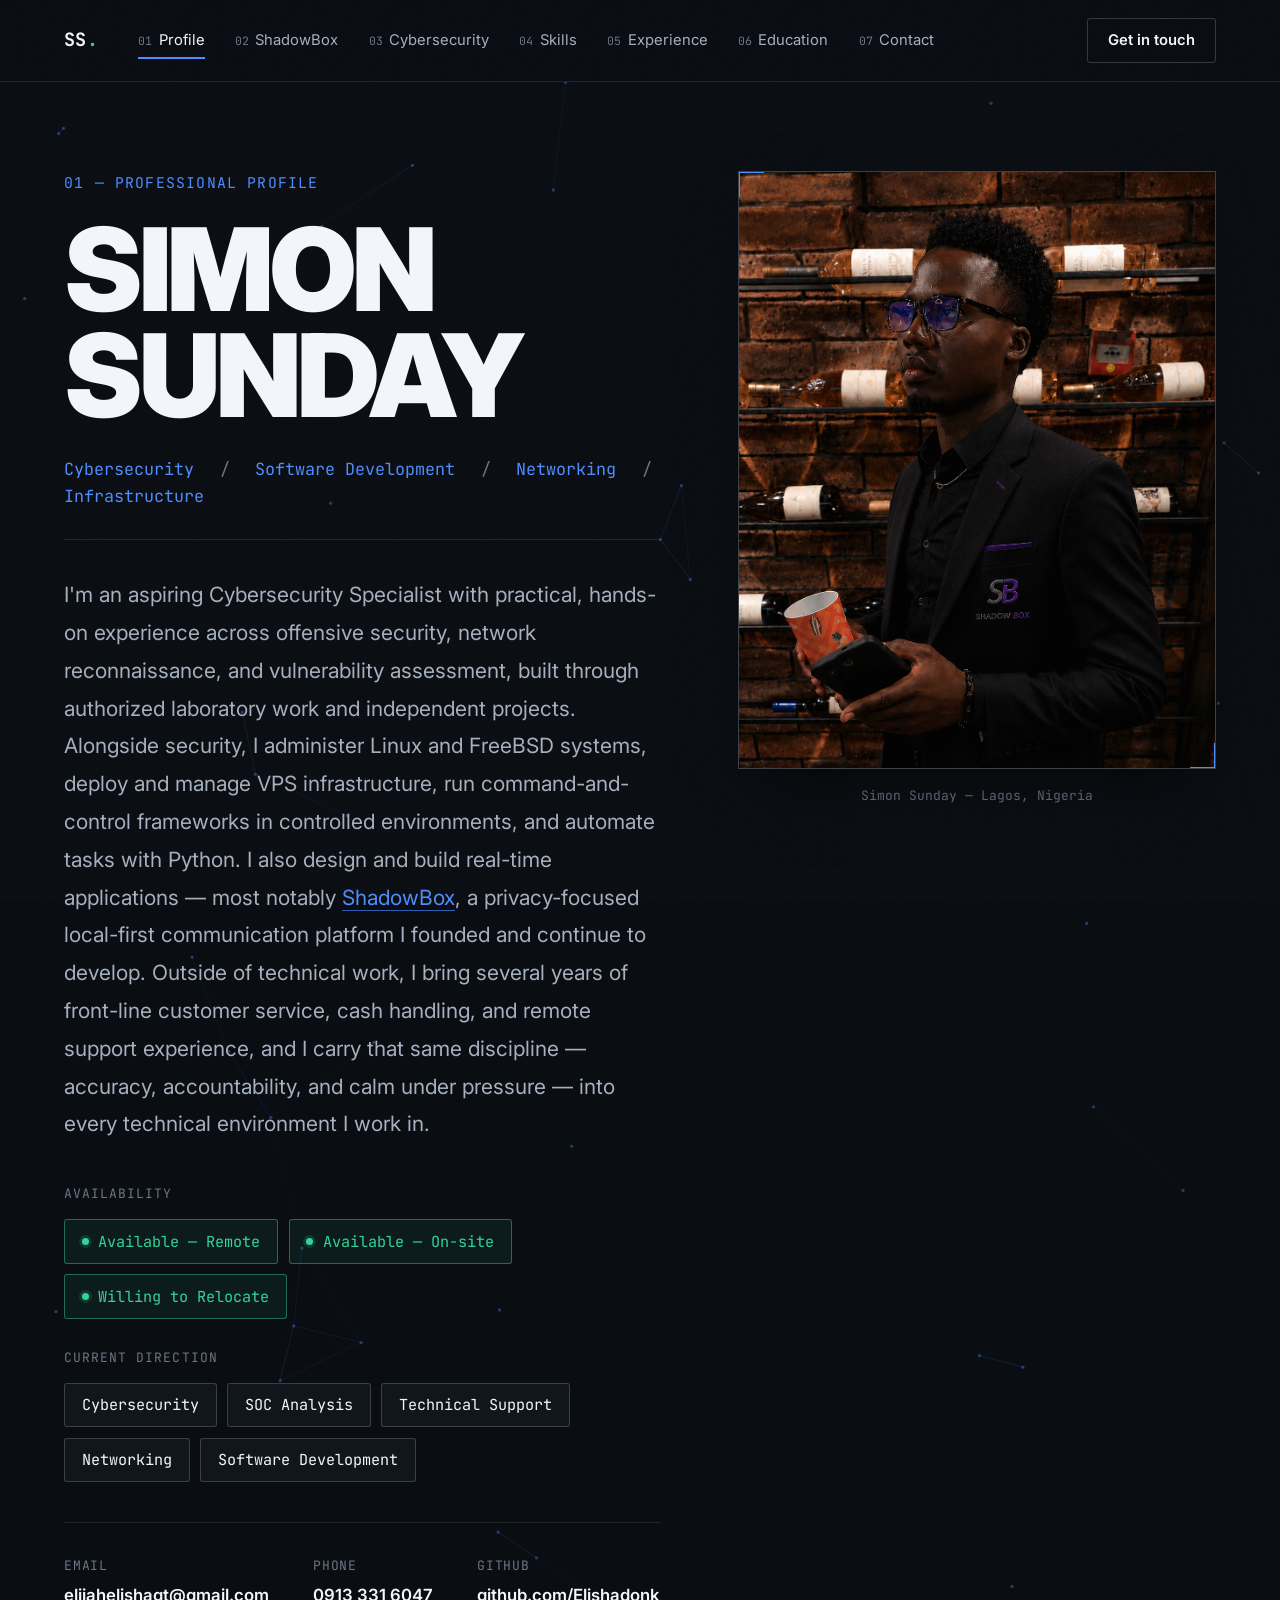
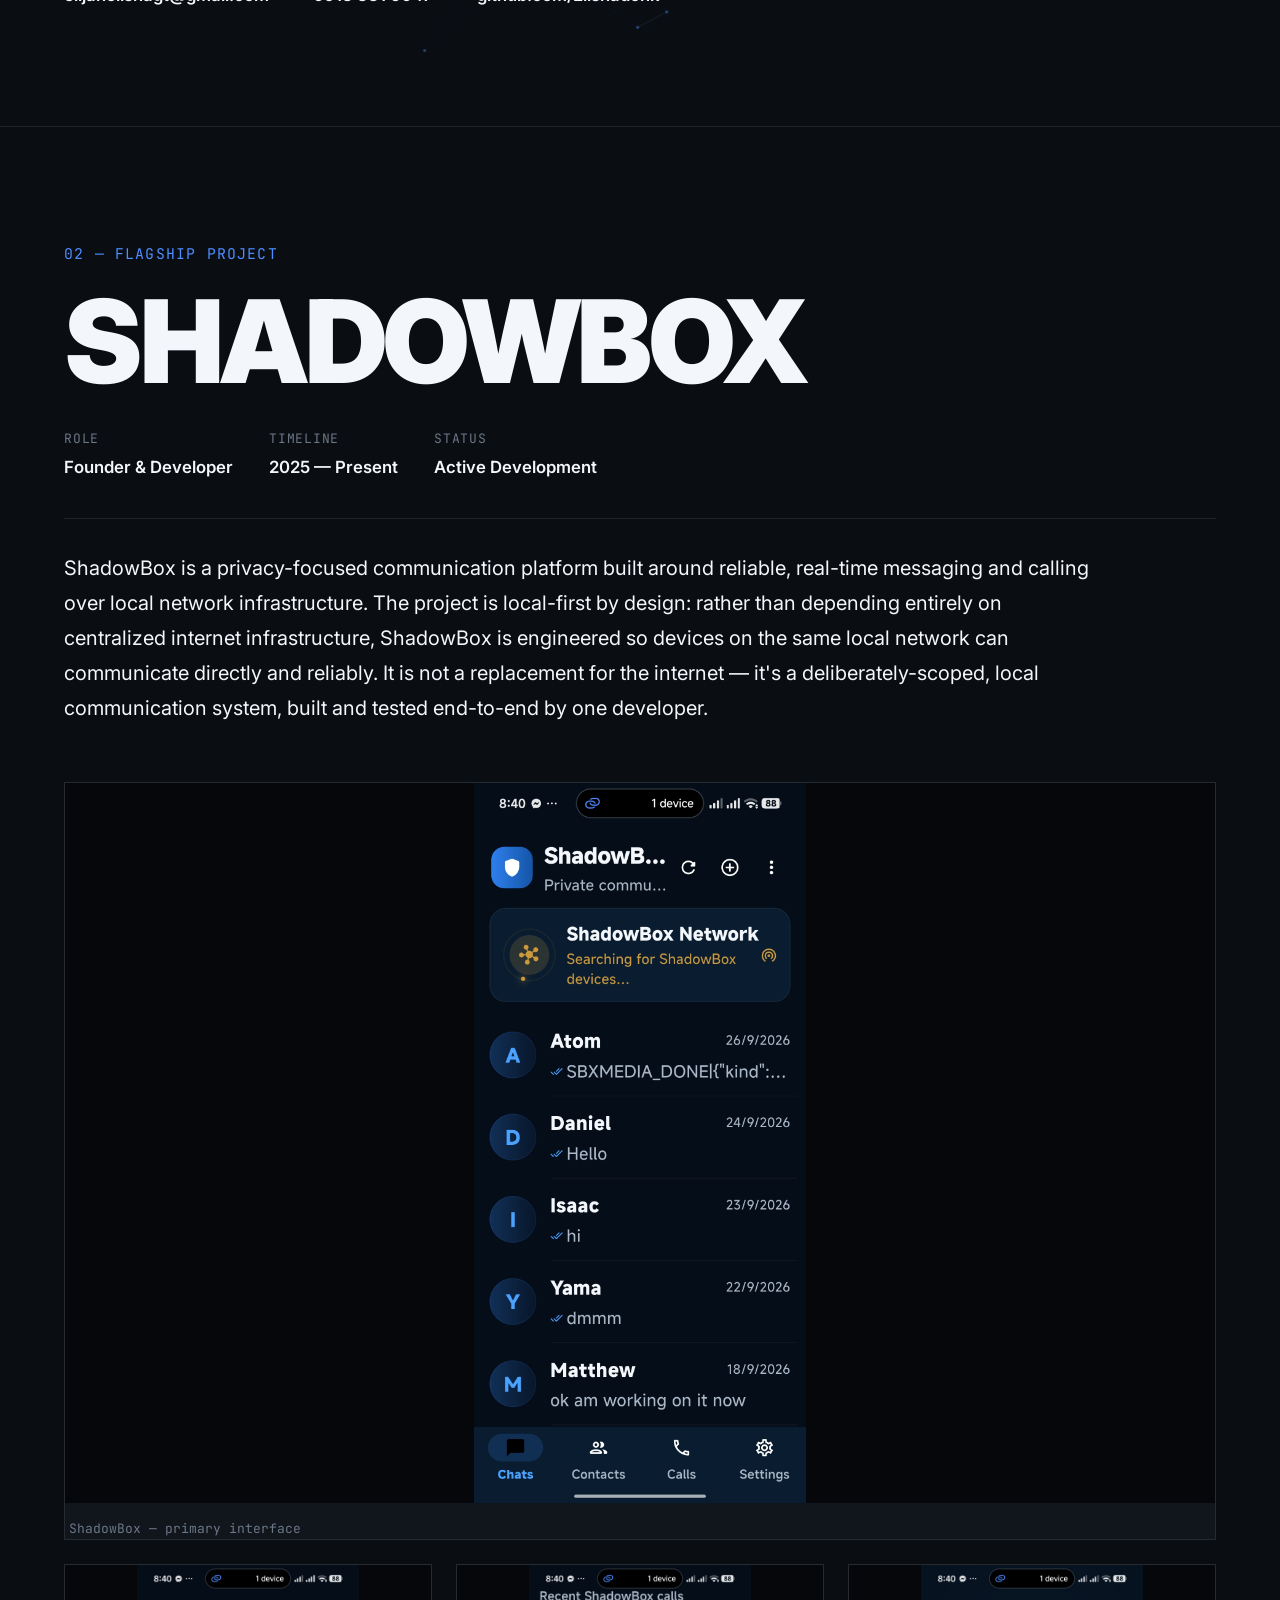
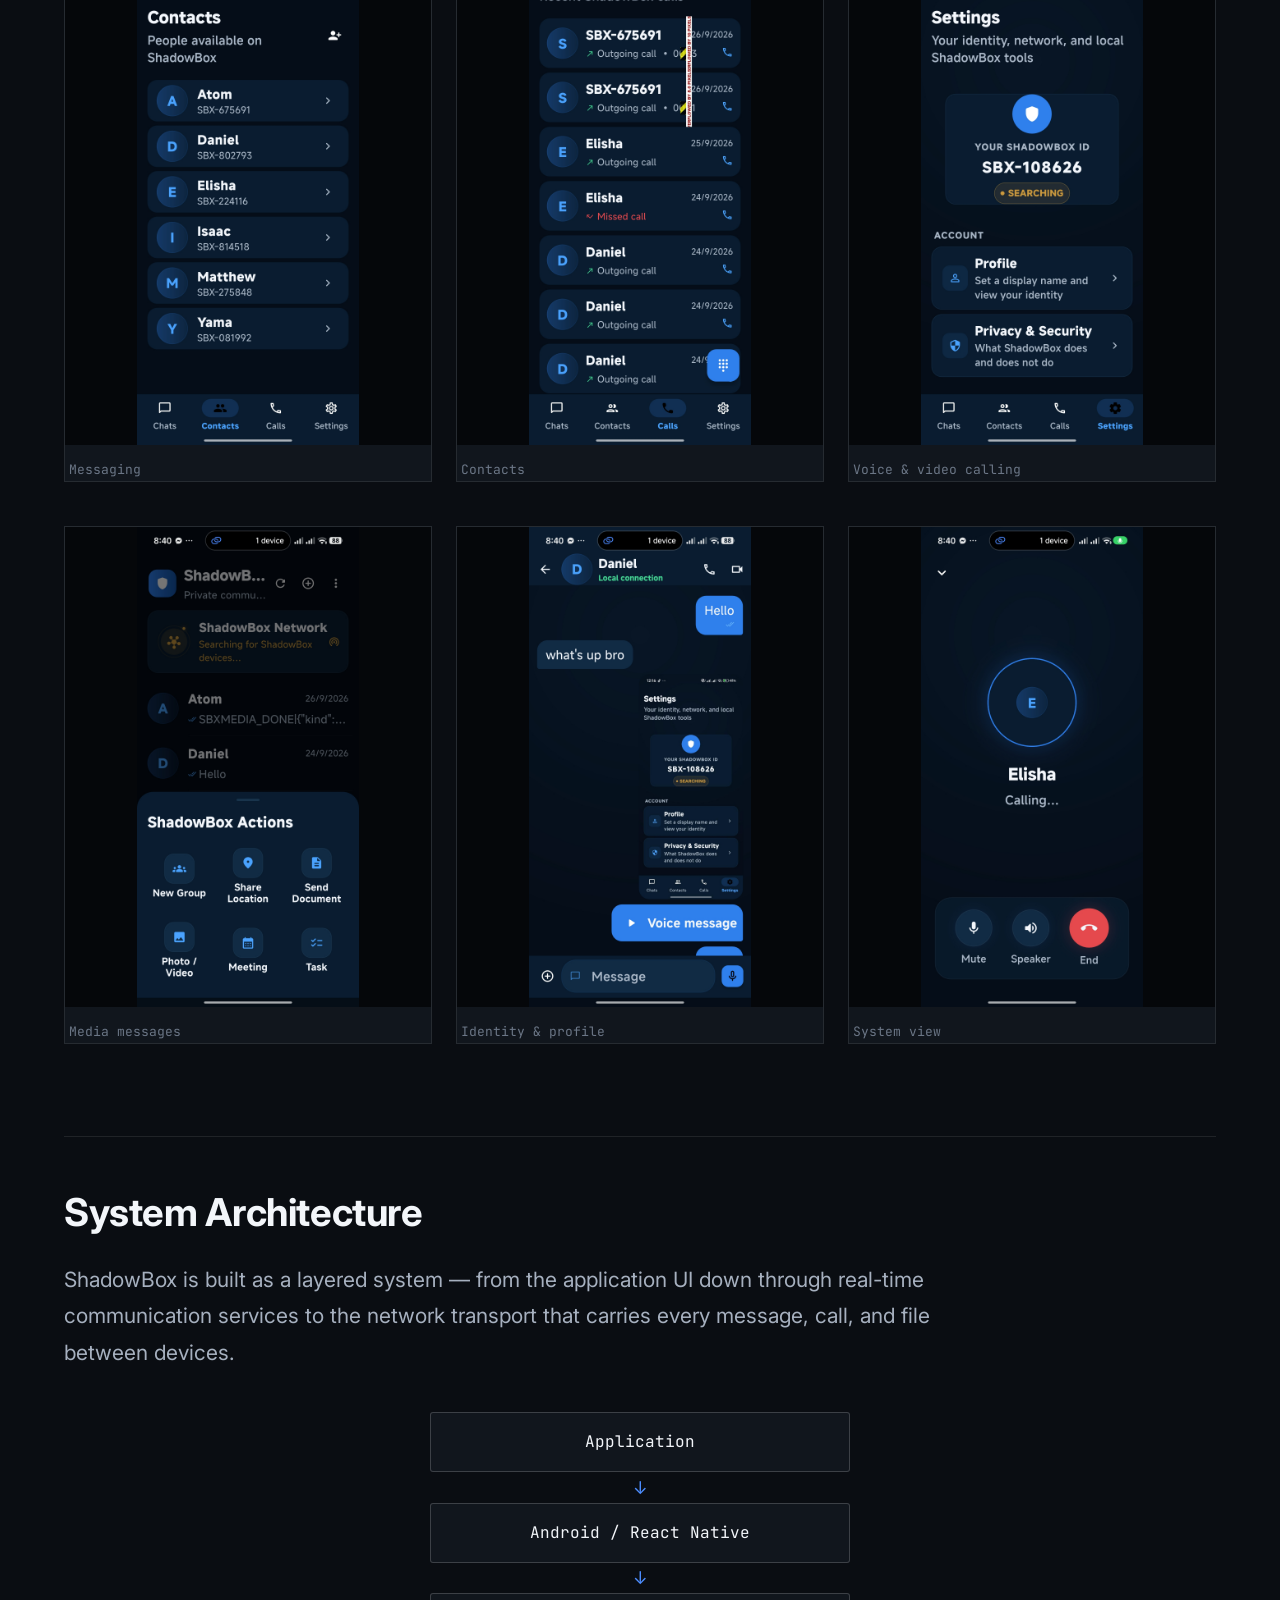
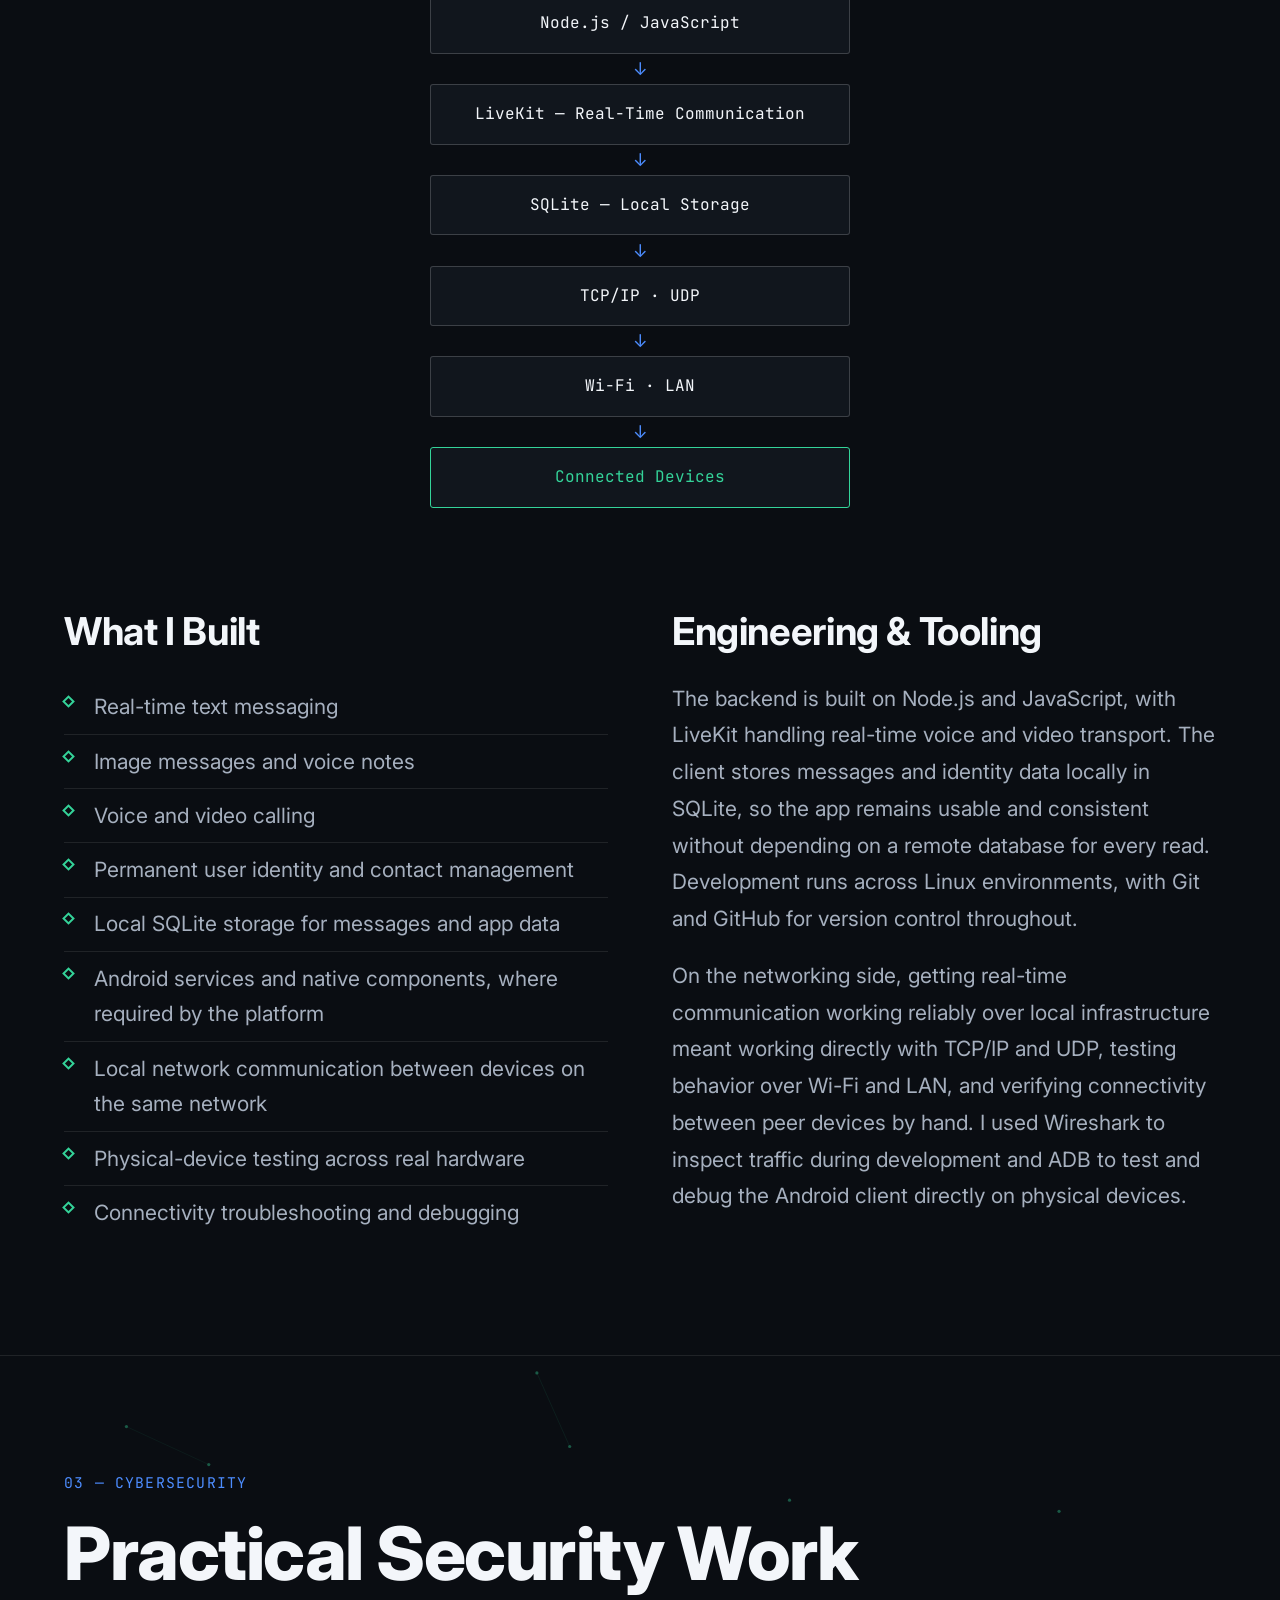
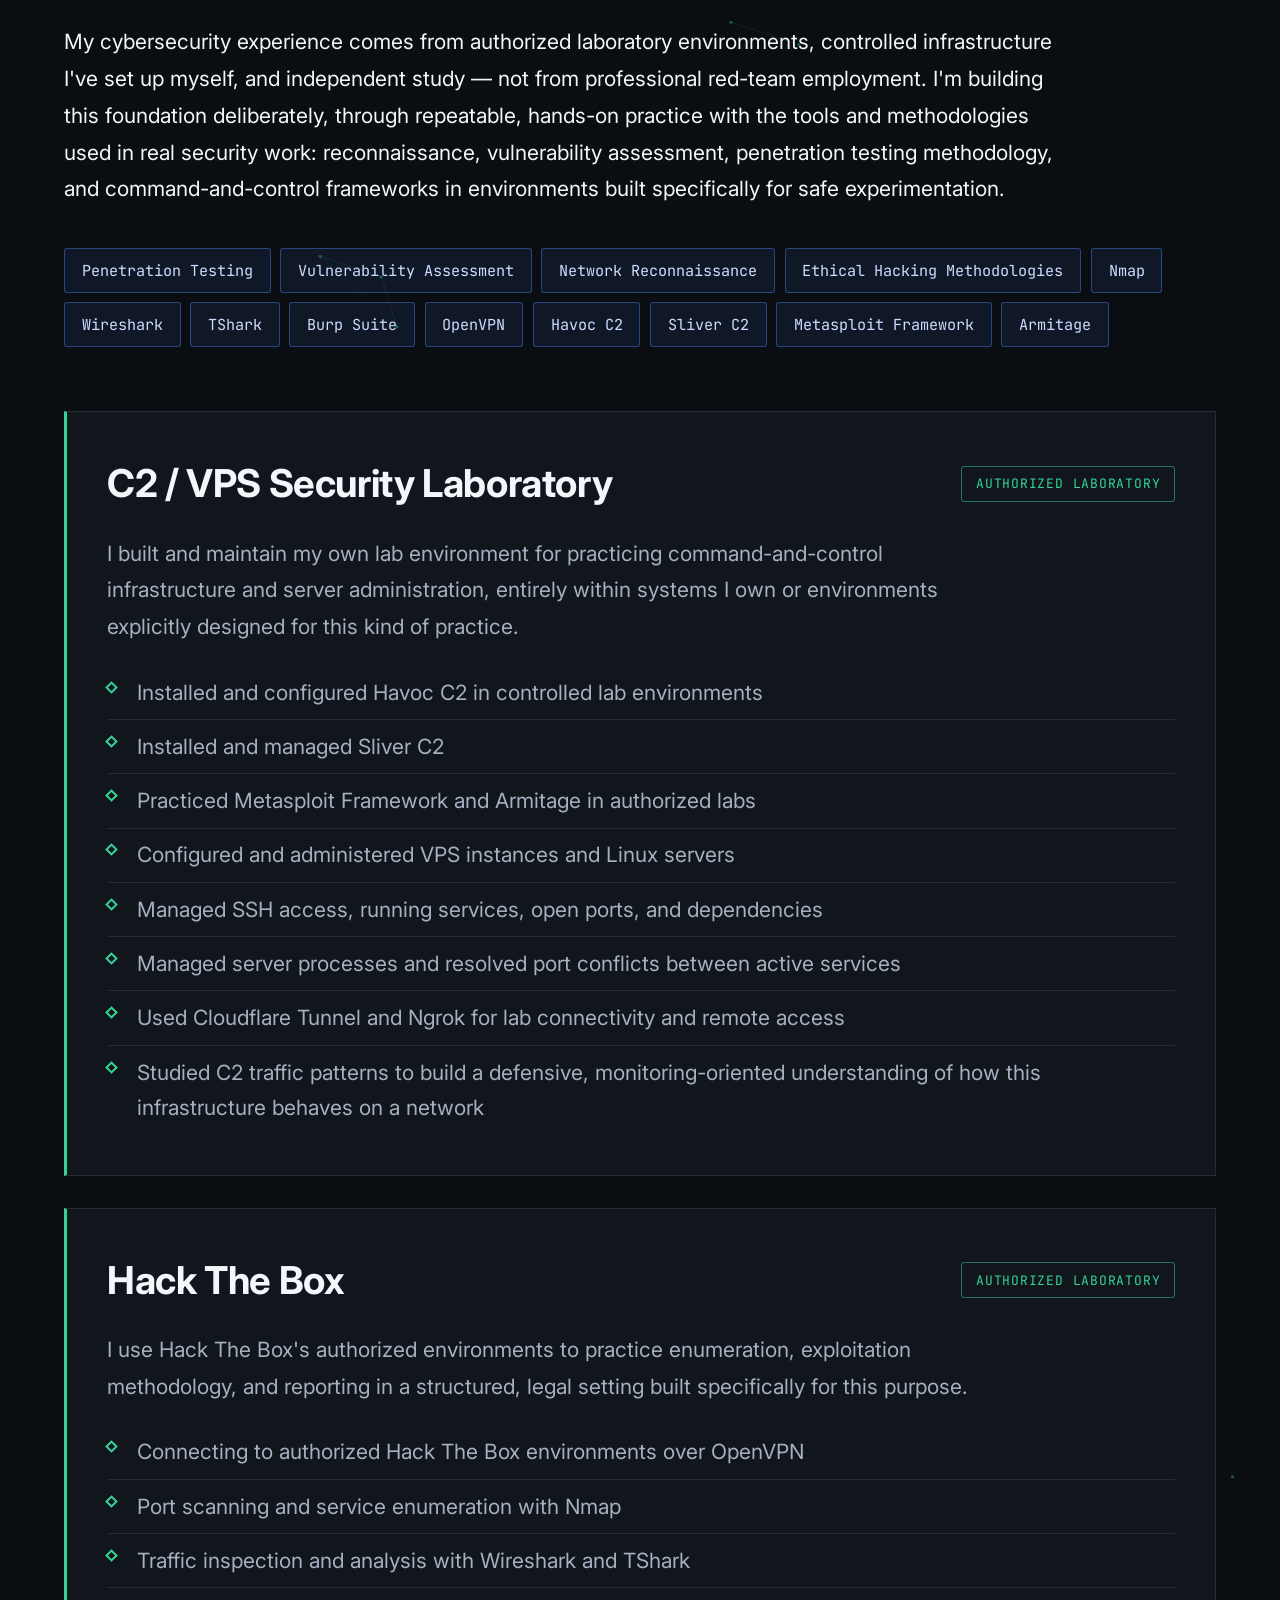
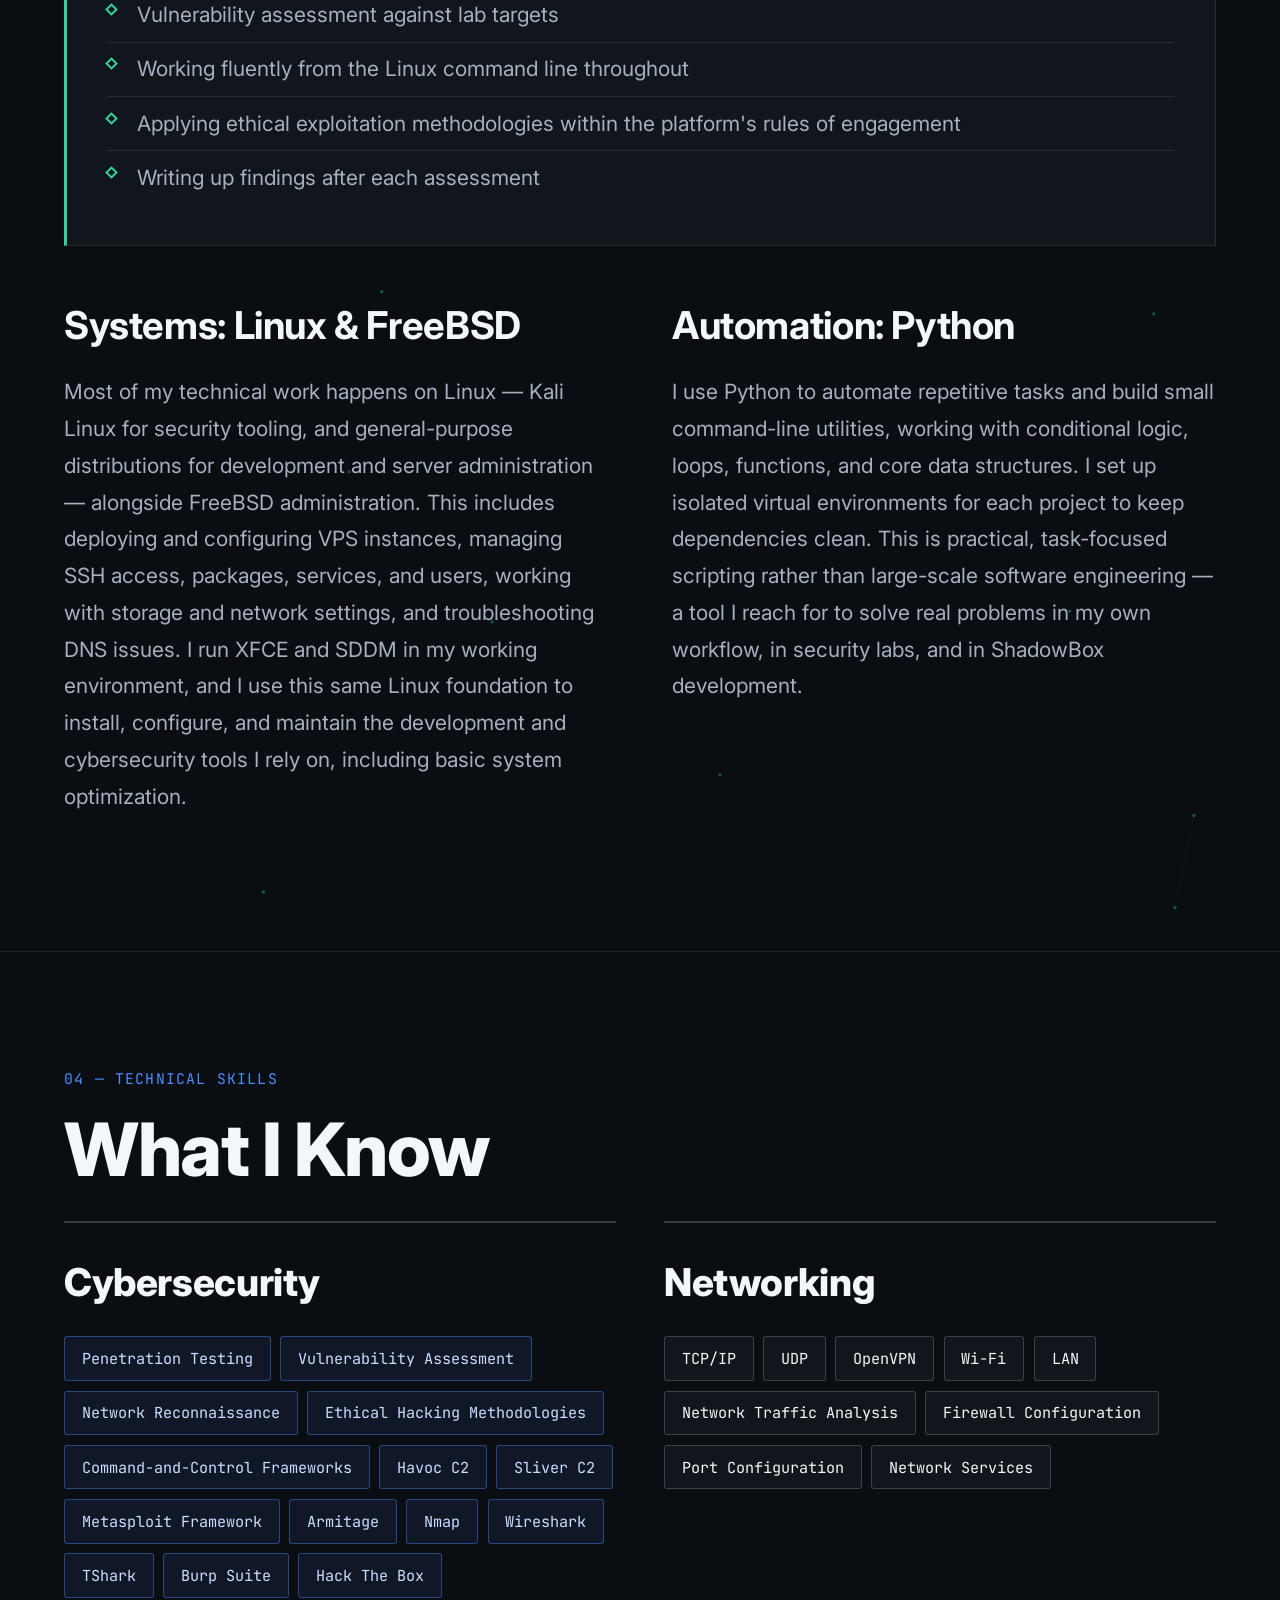
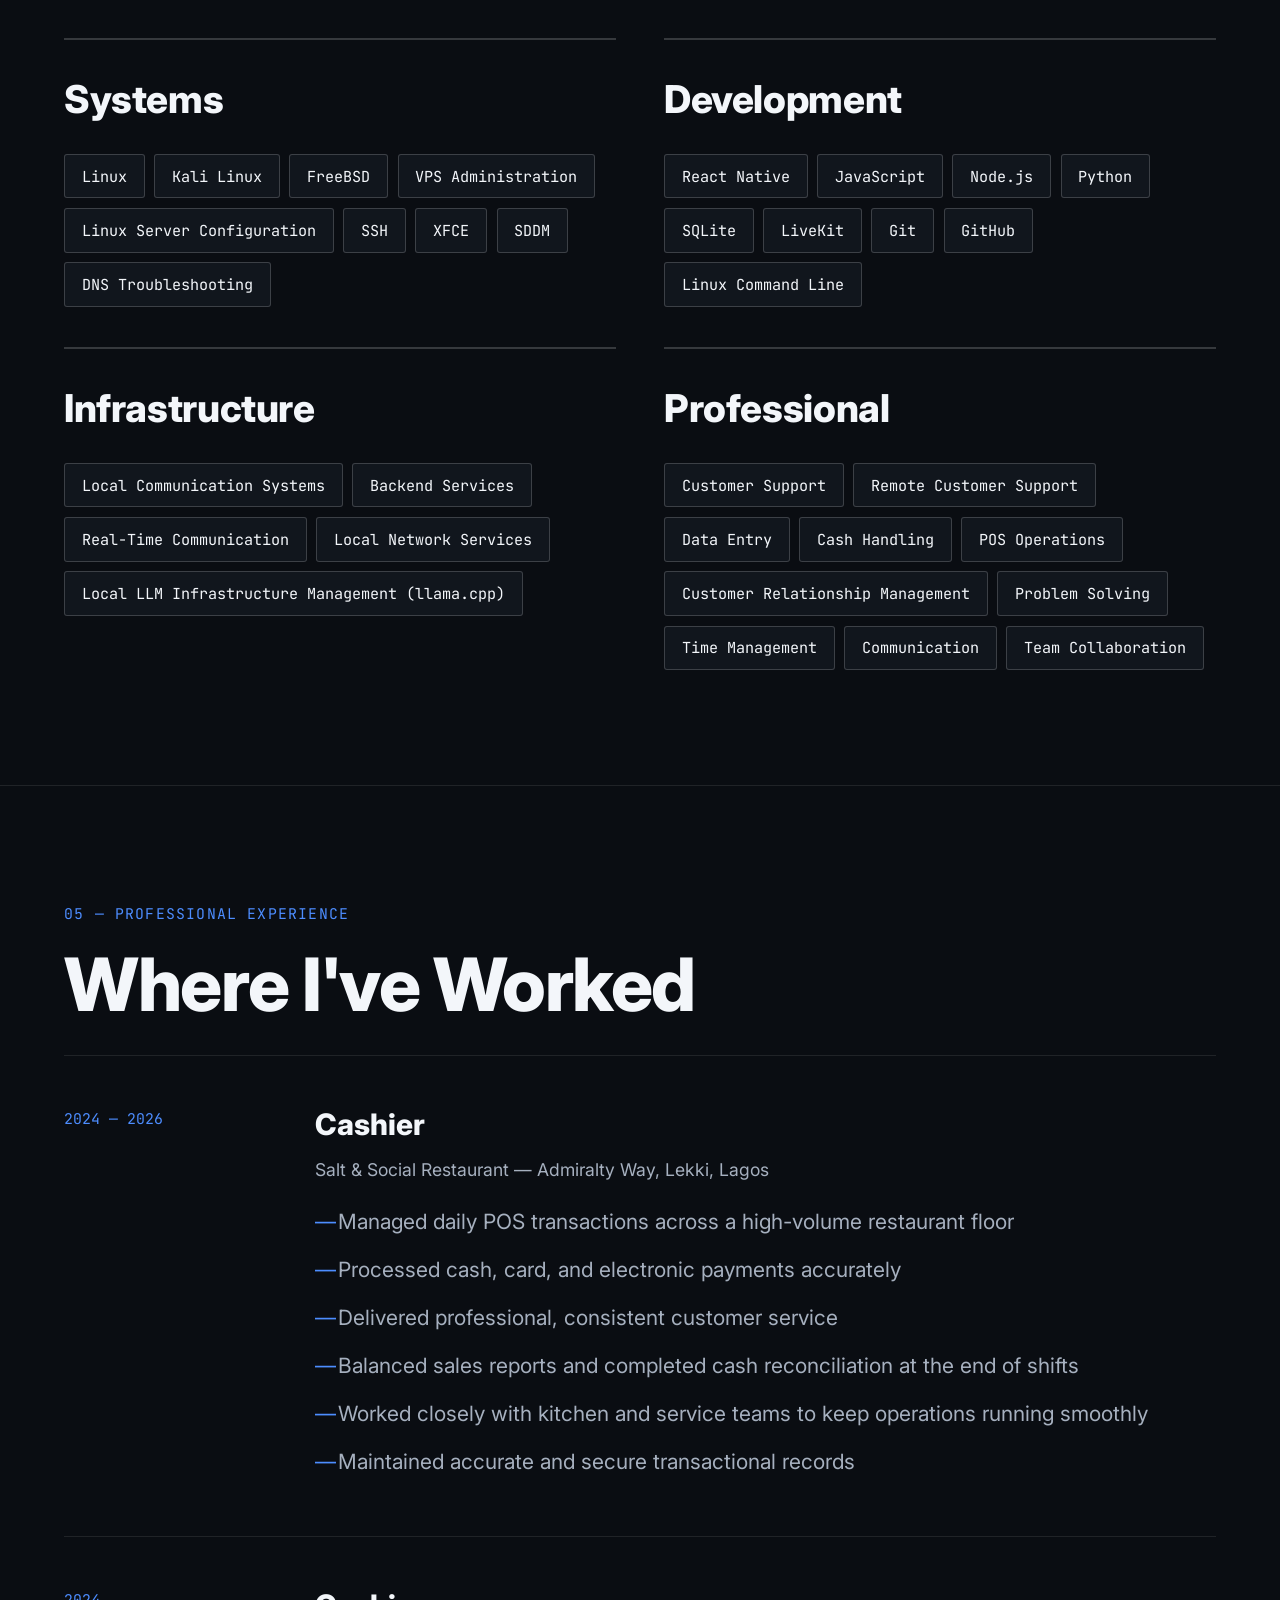
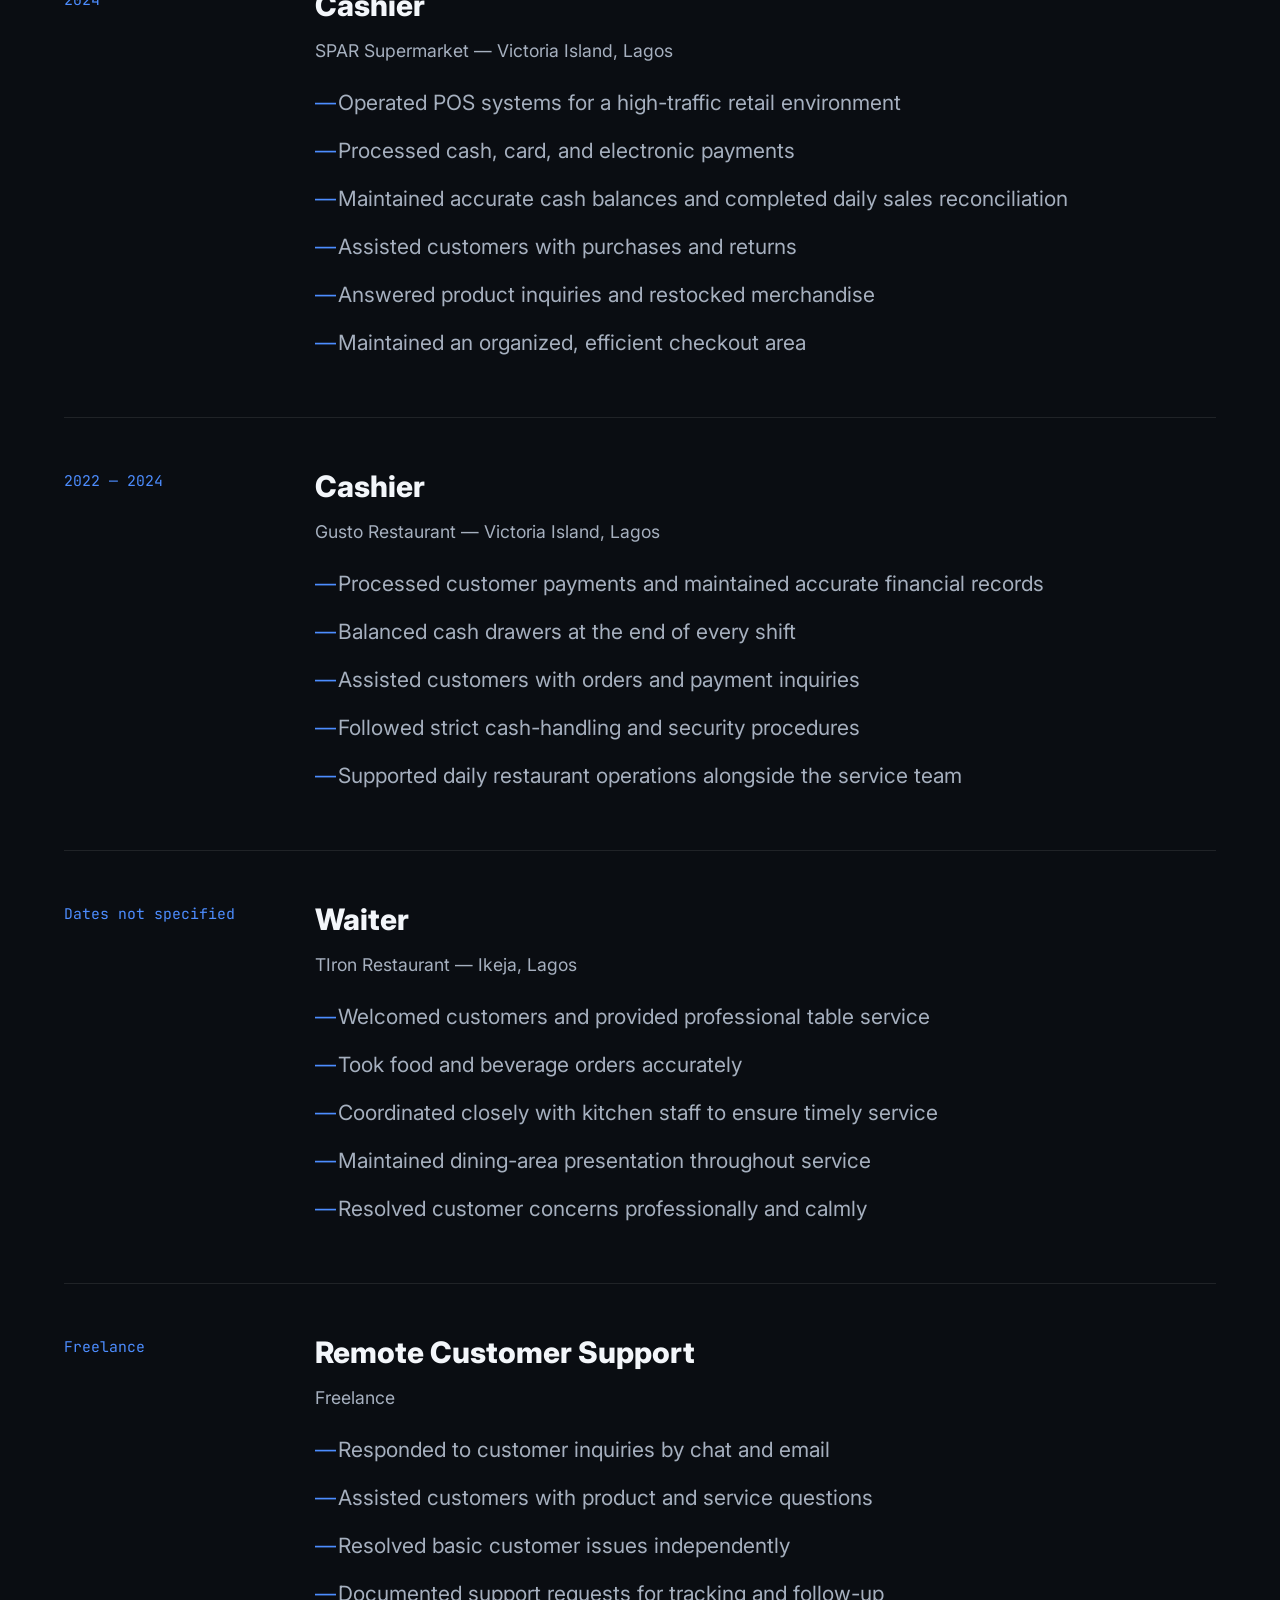
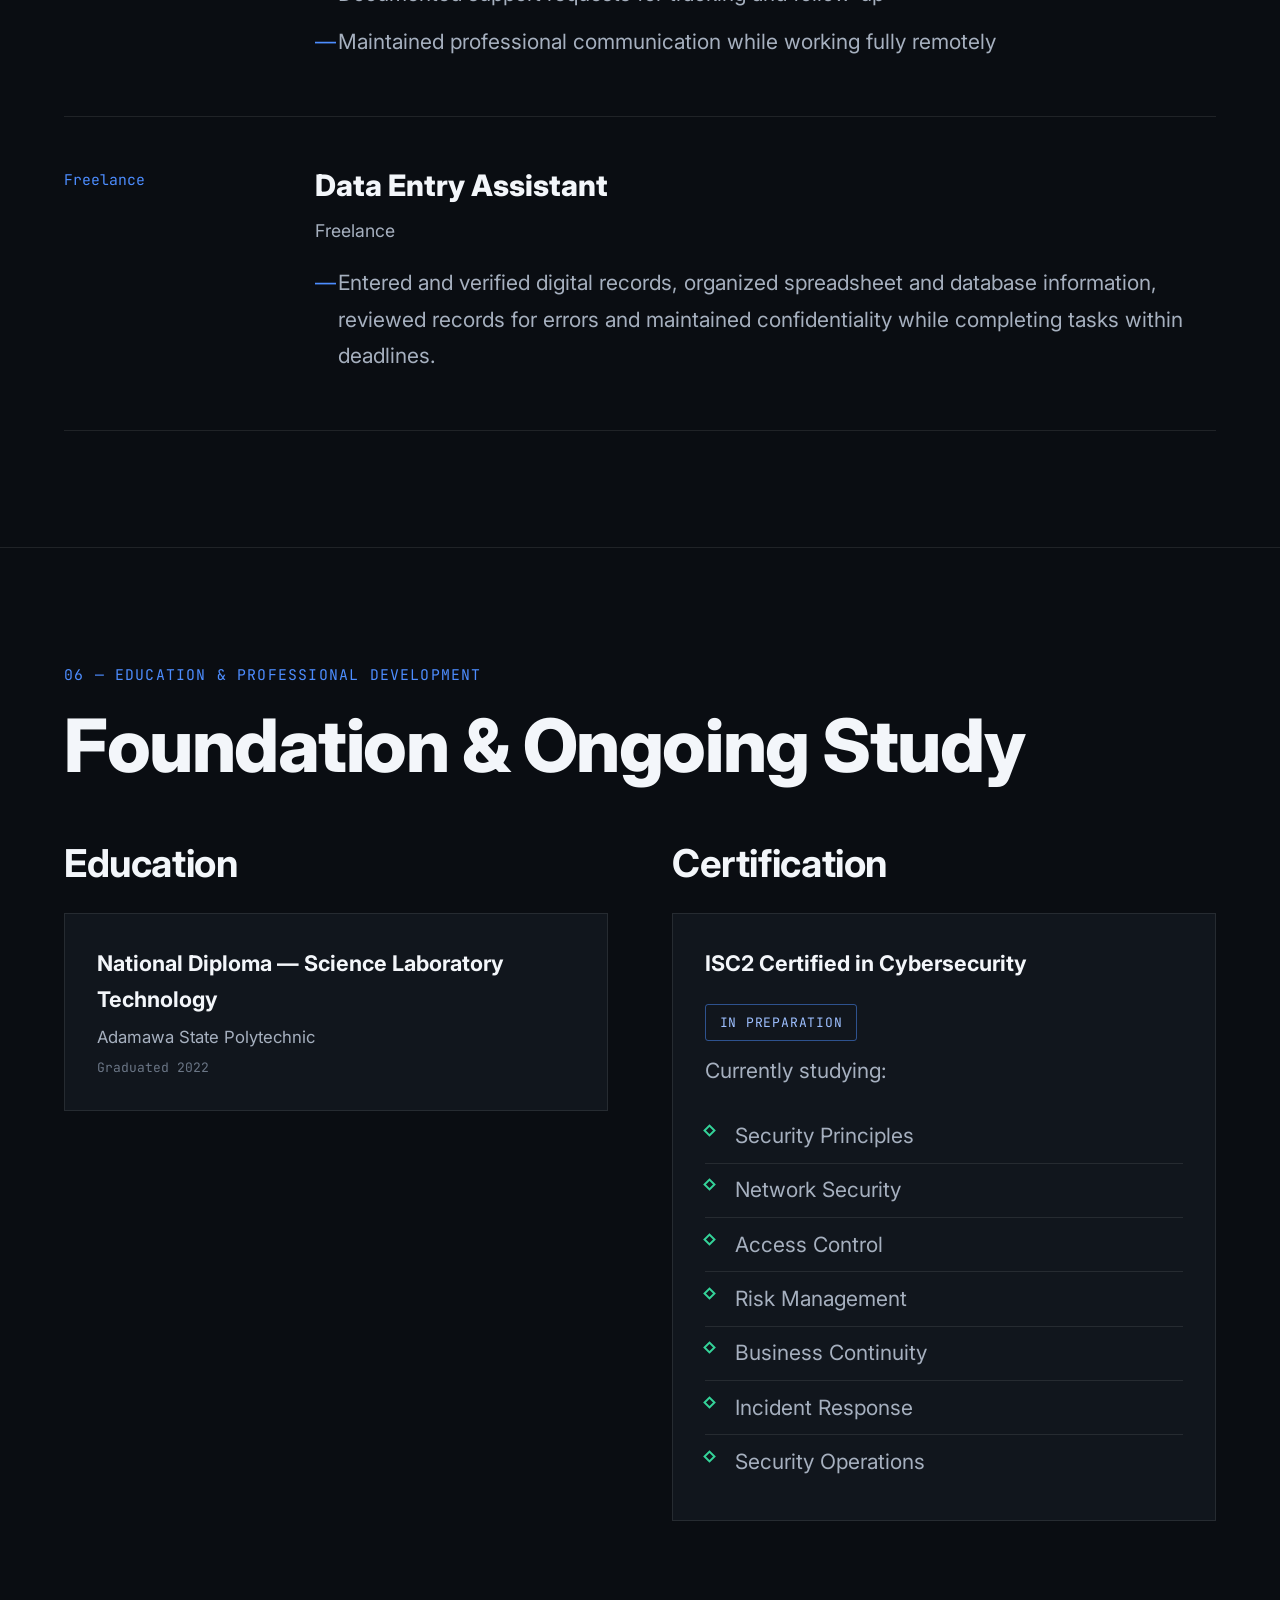
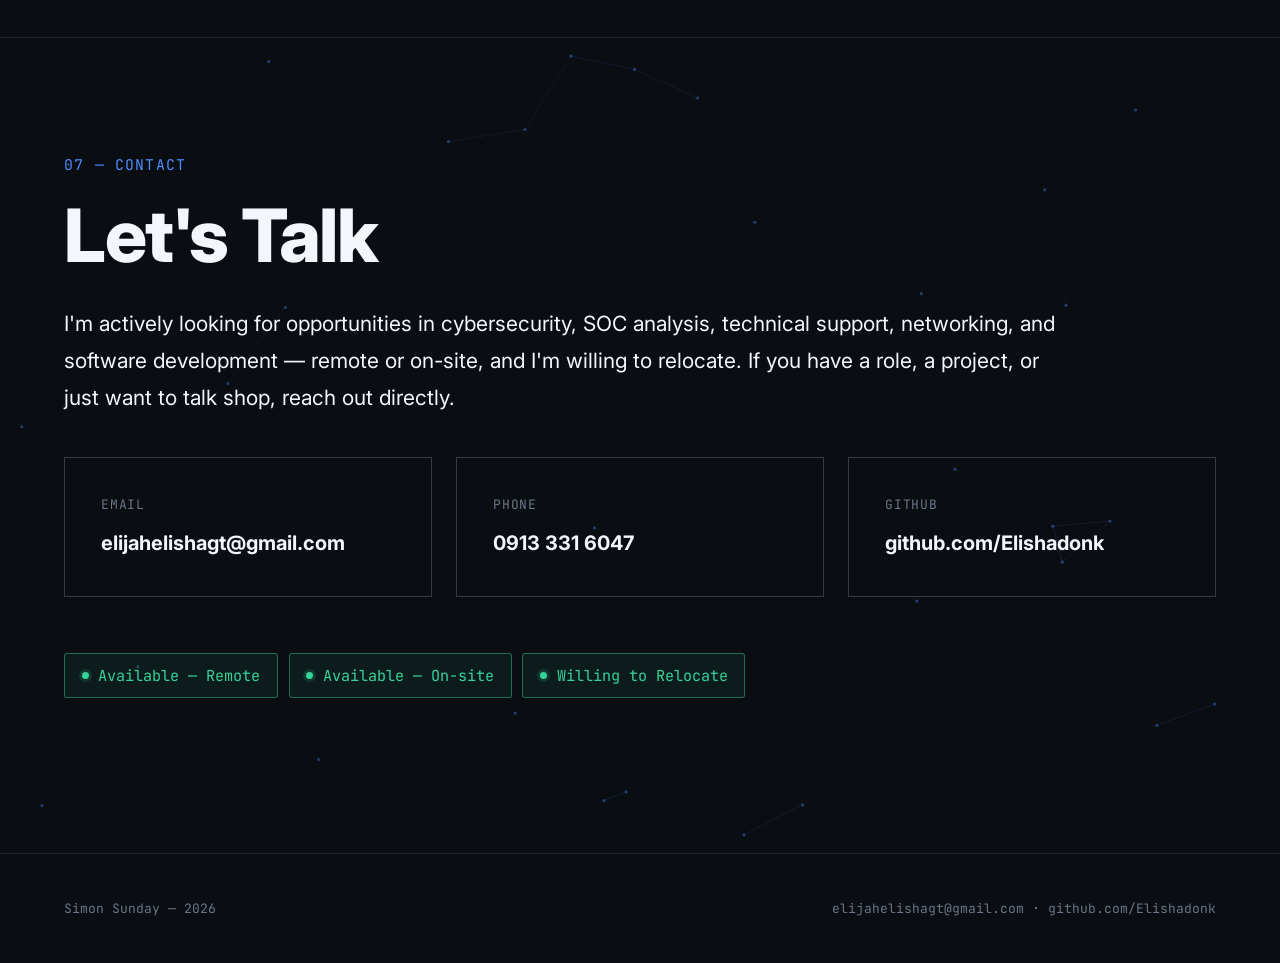
==== index.html @ 0d0c371f "Publish professional portfolio" ====
<!DOCTYPE html>
<html lang="en">
<head>
<meta charset="UTF-8">
<meta name="viewport" content="width=device-width, initial-scale=1.0">
<title>Simon Sunday — Cybersecurity · Software Development · Networking · Infrastructure</title>
<meta name="description" content="Simon Sunday — aspiring Cybersecurity Specialist and software developer. Builder of ShadowBox. Practical experience in offensive security, networking, Linux/FreeBSD administration, and application development.">
<link rel="preconnect" href="https://fonts.googleapis.com">
<link rel="preconnect" href="https://fonts.gstatic.com" crossorigin>
<link href="https://fonts.googleapis.com/css2?family=Inter:wght@400;500;600;700;800;900&family=JetBrains+Mono:wght@400;500;600;700&display=swap" rel="stylesheet">
<link rel="stylesheet" href="css/style.css">
</head>
<body>

<div class="grain-overlay" aria-hidden="true"></div>

<script>
  // Defined early, inline, so it exists before any <img onerror> below can fire
  // (images can error before js/main.js at the bottom has finished loading).
  function markShotMissing(imgEl, filename) {
    imgEl.style.display = 'none';
    var figure = imgEl.closest('figure');
    if (!figure || figure.classList.contains('shot-missing')) return;
    figure.classList.add('shot-missing');
    var label = document.createElement('div');
    label.className = 'shot-placeholder-label';
    label.innerHTML = '<span>SCREENSHOT</span><span class="shot-placeholder-hint">assets/' + filename + '</span>';
    figure.insertBefore(label, figure.firstChild);
  }
</script>

<!-- ================= NAV ================= -->
<header class="site-nav" id="site-nav">
  <div class="nav-inner">
    <a href="#profile" class="nav-mark">SS<span class="nav-mark-dot">.</span></a>
    <nav class="nav-links" id="nav-links">
      <a href="#profile"><span class="nav-index">01</span> Profile</a>
      <a href="#shadowbox"><span class="nav-index">02</span> ShadowBox</a>
      <a href="#cybersecurity"><span class="nav-index">03</span> Cybersecurity</a>
      <a href="#skills"><span class="nav-index">04</span> Skills</a>
      <a href="#experience"><span class="nav-index">05</span> Experience</a>
      <a href="#education"><span class="nav-index">06</span> Education</a>
      <a href="#contact"><span class="nav-index">07</span> Contact</a>
    </nav>
    <a href="#contact" class="nav-cta">Get in touch</a>
    <button class="nav-toggle" id="nav-toggle" aria-label="Toggle navigation" aria-expanded="false">
      <span></span><span></span><span></span>
    </button>
  </div>
</header>

<main>

<!-- ================= 01 — PROFESSIONAL PROFILE ================= -->
<section class="section profile-section" id="profile">
  <canvas class="node-canvas" id="node-canvas-profile" aria-hidden="true"></canvas>
  <div class="section-inner profile-grid">

    <div class="profile-text reveal">
      <p class="section-kicker">01 — Professional Profile</p>
      <h1 class="profile-name">SIMON<br>SUNDAY</h1>

      <ul class="focus-list" aria-label="Areas of focus">
        <li>Cybersecurity</li>
        <li>Software Development</li>
        <li>Networking</li>
        <li>Infrastructure</li>
      </ul>

      <p class="profile-summary">
        I'm an aspiring Cybersecurity Specialist with practical, hands-on experience across
        offensive security, network reconnaissance, and vulnerability assessment, built through
        authorized laboratory work and independent projects. Alongside security, I administer
        Linux and FreeBSD systems, deploy and manage VPS infrastructure, run command-and-control
        frameworks in controlled environments, and automate tasks with Python. I also design and
        build real-time applications — most notably <a href="#shadowbox">ShadowBox</a>, a
        privacy-focused local-first communication platform I founded and continue to develop.
        Outside of technical work, I bring several years of front-line customer service, cash
        handling, and remote support experience, and I carry that same discipline —
        accuracy, accountability, and calm under pressure — into every technical environment I
        work in.
      </p>

      <div class="availability-block">
        <p class="availability-heading">Availability</p>
        <div class="availability-tags">
          <span class="tag tag-available">Available — Remote</span>
          <span class="tag tag-available">Available — On-site</span>
          <span class="tag tag-available">Willing to Relocate</span>
        </div>
        <p class="availability-heading" style="margin-top: 1.75rem;">Current Direction</p>
        <div class="availability-tags">
          <span class="tag">Cybersecurity</span>
          <span class="tag">SOC Analysis</span>
          <span class="tag">Technical Support</span>
          <span class="tag">Networking</span>
          <span class="tag">Software Development</span>
        </div>
      </div>

      <div class="contact-row">
        <a href="mailto:elijahelishagt@gmail.com" class="contact-link">
          <span class="contact-label">Email</span>
          <span class="contact-value">elijahelishagt@gmail.com</span>
        </a>
        <a href="tel:+2349133316047" class="contact-link">
          <span class="contact-label">Phone</span>
          <span class="contact-value">0913 331 6047</span>
        </a>
        <a href="https://github.com/Elishadonk" target="_blank" rel="noopener" class="contact-link">
          <span class="contact-label">GitHub</span>
          <span class="contact-value">github.com/Elishadonk</span>
        </a>
      </div>
    </div>

    <div class="profile-photo-wrap reveal">
      <div class="photo-frame" id="photo-frame">
        <img src="assets/profile.png" alt="Simon Sunday" id="profile-img"
             onerror="this.style.display='none'; document.getElementById('photo-frame').classList.add('photo-missing');">
        <div class="photo-placeholder-label">
          <span class="photo-placeholder-word">PHOTO</span>
          <span class="photo-placeholder-hint">assets/profile.png</span>
        </div>
        <div class="photo-frame-corner tl"></div>
        <div class="photo-frame-corner br"></div>
      </div>
      <p class="photo-caption">Simon Sunday — Lagos, Nigeria</p>
    </div>

  </div>
</section>

<!-- ================= 02 — SHADOWBOX ================= -->
<section class="section shadowbox-section" id="shadowbox">
  <div class="section-inner">

    <div class="project-header reveal">
      <p class="section-kicker">02 — Flagship Project</p>
      <div class="project-title-row">
        <h2 class="project-title">SHADOWBOX</h2>
        <div class="project-meta">
          <div class="meta-item"><span class="meta-label">Role</span><span class="meta-value">Founder &amp; Developer</span></div>
          <div class="meta-item"><span class="meta-label">Timeline</span><span class="meta-value">2025 — Present</span></div>
          <div class="meta-item"><span class="meta-label">Status</span><span class="meta-value">Active Development</span></div>
        </div>
      </div>
      <p class="project-lede">
        ShadowBox is a privacy-focused communication platform built around reliable, real-time
        messaging and calling over local network infrastructure. The project is local-first by
        design: rather than depending entirely on centralized internet infrastructure, ShadowBox
        is engineered so devices on the same local network can communicate directly and
        reliably. It is not a replacement for the internet — it's a deliberately-scoped, local
        communication system, built and tested end-to-end by one developer.
      </p>
    </div>

    <!-- Screenshot gallery -->
    <div class="shot-gallery reveal">
      <figure class="shot shot-feature">
        <img src="assets/68208.jpg" alt="ShadowBox application screenshot"
             onerror="markShotMissing(this, '68208.jpg')">
        <figcaption>ShadowBox — primary interface</figcaption>
      </figure>
      <div class="shot-grid">
        <figure class="shot">
          <img src="assets/68209.jpg" alt="ShadowBox application screenshot" onerror="markShotMissing(this, '68209.jpg')">
          <figcaption>Messaging</figcaption>
        </figure>
        <figure class="shot">
          <img src="assets/68210.jpg" alt="ShadowBox application screenshot" onerror="markShotMissing(this, '68210.jpg')">
          <figcaption>Contacts</figcaption>
        </figure>
        <figure class="shot">
          <img src="assets/68211.jpg" alt="ShadowBox application screenshot" onerror="markShotMissing(this, '68211.jpg')">
          <figcaption>Voice &amp; video calling</figcaption>
        </figure>
        <figure class="shot">
          <img src="assets/68212.jpg" alt="ShadowBox application screenshot" onerror="markShotMissing(this, '68212.jpg')">
          <figcaption>Media messages</figcaption>
        </figure>
        <figure class="shot">
          <img src="assets/68213.jpg" alt="ShadowBox application screenshot" onerror="markShotMissing(this, '68213.jpg')">
          <figcaption>Identity &amp; profile</figcaption>
        </figure>
        <figure class="shot">
          <img src="assets/68214.jpg" alt="ShadowBox application screenshot" onerror="markShotMissing(this, '68214.jpg')">
          <figcaption>System view</figcaption>
        </figure>
      </div>
    </div>

    <!-- Architecture -->
    <div class="architecture-block reveal">
      <h3 class="subheading">System Architecture</h3>
      <p class="body-text">
        ShadowBox is built as a layered system — from the application UI down through real-time
        communication services to the network transport that carries every message, call, and
        file between devices.
      </p>
      <div class="arch-diagram" role="img" aria-label="Architecture: Application, Android / React Native, Node.js / JavaScript, LiveKit real-time communication, SQLite local storage, TCP/IP and UDP, Wi-Fi and LAN, Connected Devices">
        <div class="arch-node">Application</div>
        <div class="arch-arrow">↓</div>
        <div class="arch-node">Android / React Native</div>
        <div class="arch-arrow">↓</div>
        <div class="arch-node">Node.js / JavaScript</div>
        <div class="arch-arrow">↓</div>
        <div class="arch-node">LiveKit — Real-Time Communication</div>
        <div class="arch-arrow">↓</div>
        <div class="arch-node">SQLite — Local Storage</div>
        <div class="arch-arrow">↓</div>
        <div class="arch-node">TCP/IP · UDP</div>
        <div class="arch-arrow">↓</div>
        <div class="arch-node">Wi-Fi · LAN</div>
        <div class="arch-arrow">↓</div>
        <div class="arch-node arch-node-end">Connected Devices</div>
      </div>
    </div>

    <!-- What I Built / Engineering -->
    <div class="two-col reveal">
      <div>
        <h3 class="subheading">What I Built</h3>
        <ul class="check-list">
          <li>Real-time text messaging</li>
          <li>Image messages and voice notes</li>
          <li>Voice and video calling</li>
          <li>Permanent user identity and contact management</li>
          <li>Local SQLite storage for messages and app data</li>
          <li>Android services and native components, where required by the platform</li>
          <li>Local network communication between devices on the same network</li>
          <li>Physical-device testing across real hardware</li>
          <li>Connectivity troubleshooting and debugging</li>
        </ul>
      </div>
      <div>
        <h3 class="subheading">Engineering &amp; Tooling</h3>
        <p class="body-text">
          The backend is built on Node.js and JavaScript, with LiveKit handling real-time voice
          and video transport. The client stores messages and identity data locally in SQLite,
          so the app remains usable and consistent without depending on a remote database for
          every read. Development runs across Linux environments, with Git and GitHub for version
          control throughout.
        </p>
        <p class="body-text">
          On the networking side, getting real-time communication working reliably over local
          infrastructure meant working directly with TCP/IP and UDP, testing behavior over Wi-Fi
          and LAN, and verifying connectivity between peer devices by hand. I used Wireshark to
          inspect traffic during development and ADB to test and debug the Android client
          directly on physical devices.
        </p>
      </div>
    </div>

  </div>
</section>

<!-- ================= 03 — CYBERSECURITY ================= -->
<section class="section cyber-section" id="cybersecurity">
  <canvas class="node-canvas" id="node-canvas-cyber" aria-hidden="true"></canvas>
  <div class="section-inner">

    <p class="section-kicker reveal">03 — Cybersecurity</p>
    <h2 class="section-heading reveal">Practical Security Work</h2>
    <p class="body-text lede reveal">
      My cybersecurity experience comes from authorized laboratory environments, controlled
      infrastructure I've set up myself, and independent study — not from professional red-team
      employment. I'm building this foundation deliberately, through repeatable, hands-on
      practice with the tools and methodologies used in real security work: reconnaissance,
      vulnerability assessment, penetration testing methodology, and command-and-control
      frameworks in environments built specifically for safe experimentation.
    </p>

    <div class="cyber-skill-row reveal">
      <span class="tag tag-cyber">Penetration Testing</span>
      <span class="tag tag-cyber">Vulnerability Assessment</span>
      <span class="tag tag-cyber">Network Reconnaissance</span>
      <span class="tag tag-cyber">Ethical Hacking Methodologies</span>
      <span class="tag tag-cyber">Nmap</span>
      <span class="tag tag-cyber">Wireshark</span>
      <span class="tag tag-cyber">TShark</span>
      <span class="tag tag-cyber">Burp Suite</span>
      <span class="tag tag-cyber">OpenVPN</span>
      <span class="tag tag-cyber">Havoc C2</span>
      <span class="tag tag-cyber">Sliver C2</span>
      <span class="tag tag-cyber">Metasploit Framework</span>
      <span class="tag tag-cyber">Armitage</span>
    </div>

    <!-- C2 / VPS Lab case study -->
    <div class="lab-block reveal">
      <div class="lab-header">
        <h3 class="subheading">C2 / VPS Security Laboratory</h3>
        <span class="lab-badge">Authorized Laboratory</span>
      </div>
      <p class="body-text">
        I built and maintain my own lab environment for practicing command-and-control
        infrastructure and server administration, entirely within systems I own or environments
        explicitly designed for this kind of practice.
      </p>
      <ul class="check-list">
        <li>Installed and configured Havoc C2 in controlled lab environments</li>
        <li>Installed and managed Sliver C2</li>
        <li>Practiced Metasploit Framework and Armitage in authorized labs</li>
        <li>Configured and administered VPS instances and Linux servers</li>
        <li>Managed SSH access, running services, open ports, and dependencies</li>
        <li>Managed server processes and resolved port conflicts between active services</li>
        <li>Used Cloudflare Tunnel and Ngrok for lab connectivity and remote access</li>
        <li>Studied C2 traffic patterns to build a defensive, monitoring-oriented understanding of how this infrastructure behaves on a network</li>
      </ul>
    </div>

    <!-- Hack The Box case study -->
    <div class="lab-block reveal">
      <div class="lab-header">
        <h3 class="subheading">Hack The Box</h3>
        <span class="lab-badge">Authorized Laboratory</span>
      </div>
      <p class="body-text">
        I use Hack The Box's authorized environments to practice enumeration, exploitation
        methodology, and reporting in a structured, legal setting built specifically for this
        purpose.
      </p>
      <ul class="check-list">
        <li>Connecting to authorized Hack The Box environments over OpenVPN</li>
        <li>Port scanning and service enumeration with Nmap</li>
        <li>Traffic inspection and analysis with Wireshark and TShark</li>
        <li>Vulnerability assessment against lab targets</li>
        <li>Working fluently from the Linux command line throughout</li>
        <li>Applying ethical exploitation methodologies within the platform's rules of engagement</li>
        <li>Writing up findings after each assessment</li>
      </ul>
    </div>

    <!-- Linux/FreeBSD + Python -->
    <div class="two-col reveal">
      <div class="lab-block-plain">
        <h3 class="subheading">Systems: Linux &amp; FreeBSD</h3>
        <p class="body-text">
          Most of my technical work happens on Linux — Kali Linux for security tooling, and
          general-purpose distributions for development and server administration — alongside
          FreeBSD administration. This includes deploying and configuring VPS instances, managing
          SSH access, packages, services, and users, working with storage and network settings,
          and troubleshooting DNS issues. I run XFCE and SDDM in my working environment, and I
          use this same Linux foundation to install, configure, and maintain the development and
          cybersecurity tools I rely on, including basic system optimization.
        </p>
      </div>
      <div class="lab-block-plain">
        <h3 class="subheading">Automation: Python</h3>
        <p class="body-text">
          I use Python to automate repetitive tasks and build small command-line utilities,
          working with conditional logic, loops, functions, and core data structures. I set up
          isolated virtual environments for each project to keep dependencies clean. This is
          practical, task-focused scripting rather than large-scale software engineering — a
          tool I reach for to solve real problems in my own workflow, in security labs, and in
          ShadowBox development.
        </p>
      </div>
    </div>

  </div>
</section>

<!-- ================= 04 — TECHNICAL SKILLS ================= -->
<section class="section skills-section" id="skills">
  <div class="section-inner">
    <p class="section-kicker reveal">04 — Technical Skills</p>
    <h2 class="section-heading reveal">What I Know</h2>

    <div class="skills-grid">

      <div class="skill-category reveal">
        <h3 class="skill-cat-title">Cybersecurity</h3>
        <div class="skill-tags">
          <span class="tag tag-cyber">Penetration Testing</span>
          <span class="tag tag-cyber">Vulnerability Assessment</span>
          <span class="tag tag-cyber">Network Reconnaissance</span>
          <span class="tag tag-cyber">Ethical Hacking Methodologies</span>
          <span class="tag tag-cyber">Command-and-Control Frameworks</span>
          <span class="tag tag-cyber">Havoc C2</span>
          <span class="tag tag-cyber">Sliver C2</span>
          <span class="tag tag-cyber">Metasploit Framework</span>
          <span class="tag tag-cyber">Armitage</span>
          <span class="tag tag-cyber">Nmap</span>
          <span class="tag tag-cyber">Wireshark</span>
          <span class="tag tag-cyber">TShark</span>
          <span class="tag tag-cyber">Burp Suite</span>
          <span class="tag tag-cyber">Hack The Box</span>
        </div>
      </div>

      <div class="skill-category reveal">
        <h3 class="skill-cat-title">Networking</h3>
        <div class="skill-tags">
          <span class="tag">TCP/IP</span>
          <span class="tag">UDP</span>
          <span class="tag">OpenVPN</span>
          <span class="tag">Wi-Fi</span>
          <span class="tag">LAN</span>
          <span class="tag">Network Traffic Analysis</span>
          <span class="tag">Firewall Configuration</span>
          <span class="tag">Port Configuration</span>
          <span class="tag">Network Services</span>
        </div>
      </div>

      <div class="skill-category reveal">
        <h3 class="skill-cat-title">Systems</h3>
        <div class="skill-tags">
          <span class="tag">Linux</span>
          <span class="tag">Kali Linux</span>
          <span class="tag">FreeBSD</span>
          <span class="tag">VPS Administration</span>
          <span class="tag">Linux Server Configuration</span>
          <span class="tag">SSH</span>
          <span class="tag">XFCE</span>
          <span class="tag">SDDM</span>
          <span class="tag">DNS Troubleshooting</span>
        </div>
      </div>

      <div class="skill-category reveal">
        <h3 class="skill-cat-title">Development</h3>
        <div class="skill-tags">
          <span class="tag">React Native</span>
          <span class="tag">JavaScript</span>
          <span class="tag">Node.js</span>
          <span class="tag">Python</span>
          <span class="tag">SQLite</span>
          <span class="tag">LiveKit</span>
          <span class="tag">Git</span>
          <span class="tag">GitHub</span>
          <span class="tag">Linux Command Line</span>
        </div>
      </div>

      <div class="skill-category reveal">
        <h3 class="skill-cat-title">Infrastructure</h3>
        <div class="skill-tags">
          <span class="tag">Local Communication Systems</span>
          <span class="tag">Backend Services</span>
          <span class="tag">Real-Time Communication</span>
          <span class="tag">Local Network Services</span>
          <span class="tag">Local LLM Infrastructure Management (llama.cpp)</span>
        </div>
      </div>

      <div class="skill-category reveal">
        <h3 class="skill-cat-title">Professional</h3>
        <div class="skill-tags">
          <span class="tag">Customer Support</span>
          <span class="tag">Remote Customer Support</span>
          <span class="tag">Data Entry</span>
          <span class="tag">Cash Handling</span>
          <span class="tag">POS Operations</span>
          <span class="tag">Customer Relationship Management</span>
          <span class="tag">Problem Solving</span>
          <span class="tag">Time Management</span>
          <span class="tag">Communication</span>
          <span class="tag">Team Collaboration</span>
        </div>
      </div>

    </div>
  </div>
</section>

<!-- ================= 05 — PROFESSIONAL EXPERIENCE ================= -->
<section class="section experience-section" id="experience">
  <div class="section-inner">
    <p class="section-kicker reveal">05 — Professional Experience</p>
    <h2 class="section-heading reveal">Where I've Worked</h2>

    <div class="timeline">

      <article class="timeline-item reveal">
        <div class="timeline-marker"><span class="timeline-dates">2024 — 2026</span></div>
        <div class="timeline-content">
          <h3 class="role-title">Cashier</h3>
          <p class="role-org">Salt &amp; Social Restaurant — Admiralty Way, Lekki, Lagos</p>
          <ul class="body-list">
            <li>Managed daily POS transactions across a high-volume restaurant floor</li>
            <li>Processed cash, card, and electronic payments accurately</li>
            <li>Delivered professional, consistent customer service</li>
            <li>Balanced sales reports and completed cash reconciliation at the end of shifts</li>
            <li>Worked closely with kitchen and service teams to keep operations running smoothly</li>
            <li>Maintained accurate and secure transactional records</li>
          </ul>
        </div>
      </article>

      <article class="timeline-item reveal">
        <div class="timeline-marker"><span class="timeline-dates">2024</span></div>
        <div class="timeline-content">
          <h3 class="role-title">Cashier</h3>
          <p class="role-org">SPAR Supermarket — Victoria Island, Lagos</p>
          <ul class="body-list">
            <li>Operated POS systems for a high-traffic retail environment</li>
            <li>Processed cash, card, and electronic payments</li>
            <li>Maintained accurate cash balances and completed daily sales reconciliation</li>
            <li>Assisted customers with purchases and returns</li>
            <li>Answered product inquiries and restocked merchandise</li>
            <li>Maintained an organized, efficient checkout area</li>
          </ul>
        </div>
      </article>

      <article class="timeline-item reveal">
        <div class="timeline-marker"><span class="timeline-dates">2022 — 2024</span></div>
        <div class="timeline-content">
          <h3 class="role-title">Cashier</h3>
          <p class="role-org">Gusto Restaurant — Victoria Island, Lagos</p>
          <ul class="body-list">
            <li>Processed customer payments and maintained accurate financial records</li>
            <li>Balanced cash drawers at the end of every shift</li>
            <li>Assisted customers with orders and payment inquiries</li>
            <li>Followed strict cash-handling and security procedures</li>
            <li>Supported daily restaurant operations alongside the service team</li>
          </ul>
        </div>
      </article>

      <article class="timeline-item reveal">
        <div class="timeline-marker"><span class="timeline-dates">Dates not specified</span></div>
        <div class="timeline-content">
          <h3 class="role-title">Waiter</h3>
          <p class="role-org">TIron Restaurant — Ikeja, Lagos</p>
          <ul class="body-list">
            <li>Welcomed customers and provided professional table service</li>
            <li>Took food and beverage orders accurately</li>
            <li>Coordinated closely with kitchen staff to ensure timely service</li>
            <li>Maintained dining-area presentation throughout service</li>
            <li>Resolved customer concerns professionally and calmly</li>
          </ul>
        </div>
      </article>

      <article class="timeline-item reveal">
        <div class="timeline-marker"><span class="timeline-dates">Freelance</span></div>
        <div class="timeline-content">
          <h3 class="role-title">Remote Customer Support</h3>
          <p class="role-org">Freelance</p>
          <ul class="body-list">
            <li>Responded to customer inquiries by chat and email</li>
            <li>Assisted customers with product and service questions</li>
            <li>Resolved basic customer issues independently</li>
            <li>Documented support requests for tracking and follow-up</li>
            <li>Maintained professional communication while working fully remotely</li>
          </ul>
        </div>
      </article>

      <article class="timeline-item reveal">
        <div class="timeline-marker"><span class="timeline-dates">Freelance</span></div>
        <div class="timeline-content">
          <h3 class="role-title">Data Entry Assistant</h3>
          <p class="role-org">Freelance</p>
          <ul class="body-list">
            <li>Entered and verified digital records, organized spreadsheet and database information, reviewed records for errors and maintained confidentiality while completing tasks within deadlines.</li>
          </ul>
        </div>
      </article>

    </div>
  </div>
</section>

<!-- ================= 06 — EDUCATION & PROFESSIONAL DEVELOPMENT ================= -->
<section class="section education-section" id="education">
  <div class="section-inner">
    <p class="section-kicker reveal">06 — Education &amp; Professional Development</p>
    <h2 class="section-heading reveal">Foundation &amp; Ongoing Study</h2>

    <div class="two-col">

      <div class="edu-block reveal">
        <h3 class="subheading">Education</h3>
        <div class="edu-item">
          <p class="edu-degree">National Diploma — Science Laboratory Technology</p>
          <p class="edu-school">Adamawa State Polytechnic</p>
          <p class="edu-date">Graduated 2022</p>
        </div>
      </div>

      <div class="edu-block reveal">
        <h3 class="subheading">Certification</h3>
        <div class="edu-item">
          <div class="cert-header">
            <p class="edu-degree">ISC2 Certified in Cybersecurity</p>
            <span class="lab-badge lab-badge-progress">In Preparation</span>
          </div>
          <p class="body-text" style="margin-top: 0.75rem;">Currently studying:</p>
          <ul class="check-list">
            <li>Security Principles</li>
            <li>Network Security</li>
            <li>Access Control</li>
            <li>Risk Management</li>
            <li>Business Continuity</li>
            <li>Incident Response</li>
            <li>Security Operations</li>
          </ul>
        </div>
      </div>

    </div>
  </div>
</section>

<!-- ================= 07 — CONTACT ================= -->
<section class="section contact-section" id="contact">
  <canvas class="node-canvas" id="node-canvas-contact" aria-hidden="true"></canvas>
  <div class="section-inner">
    <p class="section-kicker reveal">07 — Contact</p>
    <h2 class="section-heading reveal">Let's Talk</h2>
    <p class="body-text lede reveal">
      I'm actively looking for opportunities in cybersecurity, SOC analysis, technical support,
      networking, and software development — remote or on-site, and I'm willing to relocate.
      If you have a role, a project, or just want to talk shop, reach out directly.
    </p>

    <div class="contact-grid reveal">
      <a href="mailto:elijahelishagt@gmail.com" class="contact-card">
        <span class="contact-card-label">Email</span>
        <span class="contact-card-value">elijahelishagt@gmail.com</span>
      </a>
      <a href="tel:+2349133316047" class="contact-card">
        <span class="contact-card-label">Phone</span>
        <span class="contact-card-value">0913 331 6047</span>
      </a>
      <a href="https://github.com/Elishadonk" target="_blank" rel="noopener" class="contact-card">
        <span class="contact-card-label">GitHub</span>
        <span class="contact-card-value">github.com/Elishadonk</span>
      </a>
    </div>

    <div class="availability-block reveal" style="margin-top: 3.5rem;">
      <div class="availability-tags">
        <span class="tag tag-available">Available — Remote</span>
        <span class="tag tag-available">Available — On-site</span>
        <span class="tag tag-available">Willing to Relocate</span>
      </div>
    </div>
  </div>
</section>

</main>

<footer class="site-footer">
  <div class="section-inner footer-inner">
    <p>Simon Sunday — <span id="footer-year"></span></p>
    <p class="footer-links">
      <a href="mailto:elijahelishagt@gmail.com">elijahelishagt@gmail.com</a>
      <span aria-hidden="true">·</span>
      <a href="https://github.com/Elishadonk" target="_blank" rel="noopener">github.com/Elishadonk</a>
    </p>
  </div>
</footer>

<script src="js/main.js"></script>
</body>
</html>
---- css/style.css ----
/* =========================================================
   SIMON SUNDAY — PORTFOLIO
   Editorial technical portfolio. Deep charcoal/navy, bright
   white type, restrained blue + green accents.
   ========================================================= */

:root {
  /* ---- Color ---- */
  --bg: #0a0d12;
  --bg-alt: #0d1117;
  --surface: #11161d;
  --surface-raised: #151b24;
  --border: rgba(255, 255, 255, 0.09);
  --border-strong: rgba(255, 255, 255, 0.18);
  --text: #f3f6fa;
  --text-dim: #a6b0bf;
  --text-dimmer: #6b7686;
  --accent: #4d8dff;
  --accent-dim: #2f5db3;
  --accent-green: #34d399;
  --mono-tint: rgba(77, 141, 255, 0.09);

  /* ---- Type scale (clamp: mobile -> desktop) ---- */
  --fs-name: clamp(3rem, 9vw, 7.5rem);        /* 60–120px */
  --fs-h2: clamp(2.4rem, 6vw, 4.6rem);        /* 45–75px  */
  --fs-h3: clamp(1.6rem, 3vw, 2.5rem);        /* 28–42px  */
  --fs-body: clamp(1.125rem, 1.1vw + 0.9rem, 1.3125rem); /* 18–21px */
  --fs-nav: 0.925rem;                          /* ~15px */
  --fs-meta: 0.8125rem;                        /* 13px */

  --font-sans: 'Inter', -apple-system, BlinkMacSystemFont, 'Segoe UI', sans-serif;
  --font-mono: 'JetBrains Mono', 'SFMono-Regular', Consolas, monospace;

  --max-width: 1320px;
  --edge-pad: clamp(1.5rem, 5vw, 5rem);

  --ease: cubic-bezier(0.16, 1, 0.3, 1);
}

/* ---------------------------------------------------------
   Reset & base
   --------------------------------------------------------- */
*, *::before, *::after { box-sizing: border-box; }
html { scroll-behavior: smooth; }
@media (prefers-reduced-motion: reduce) {
  html { scroll-behavior: auto; }
  *, *::before, *::after { animation-duration: 0.01ms !important; animation-iteration-count: 1 !important; transition-duration: 0.01ms !important; scroll-behavior: auto !important; }
}

body {
  margin: 0;
  background: var(--bg);
  color: var(--text);
  font-family: var(--font-sans);
  font-size: var(--fs-body);
  line-height: 1.65;
  -webkit-font-smoothing: antialiased;
  overflow-x: hidden;
}

a { color: inherit; text-decoration: none; }
ul { margin: 0; padding: 0; list-style: none; }
img { max-width: 100%; display: block; }
h1, h2, h3, p { margin: 0; }

.section-inner {
  max-width: var(--max-width);
  margin: 0 auto;
  padding: 0 var(--edge-pad);
  position: relative;
  z-index: 2;
}

.section {
  position: relative;
  padding: clamp(4rem, 9vw, 8rem) 0;
  border-bottom: 1px solid var(--border);
  overflow: hidden;
}

.section-kicker {
  font-family: var(--font-mono);
  font-size: var(--fs-nav);
  letter-spacing: 0.08em;
  color: var(--accent);
  margin-bottom: 1.25rem;
  text-transform: uppercase;
}

.section-heading {
  font-size: var(--fs-h2);
  font-weight: 800;
  letter-spacing: -0.02em;
  line-height: 1.05;
  margin-bottom: 2rem;
}

.subheading {
  font-size: var(--fs-h3);
  font-weight: 700;
  letter-spacing: -0.01em;
  margin-bottom: 1.1rem;
}

.body-text {
  font-size: var(--fs-body);
  line-height: 1.75;
  color: var(--text-dim);
  max-width: 68ch;
  margin-bottom: 1.25rem;
}
.body-text.lede { color: var(--text); max-width: 78ch; }

.body-list {
  margin-top: 1rem;
}
.body-list li {
  font-size: var(--fs-body);
  line-height: 1.75;
  color: var(--text-dim);
  max-width: 72ch;
  padding-left: 1.4rem;
  position: relative;
  margin-bottom: 0.7rem;
}
.body-list li::before {
  content: '—';
  position: absolute;
  left: 0;
  color: var(--accent);
}

.check-list { margin-top: 0.5rem; }
.check-list li {
  font-size: var(--fs-body);
  line-height: 1.7;
  color: var(--text-dim);
  padding: 0.55rem 0 0.55rem 1.9rem;
  position: relative;
  border-bottom: 1px solid var(--border);
}
.check-list li:last-child { border-bottom: none; }
.check-list li::before {
  content: '';
  position: absolute;
  left: 0;
  top: 1.05rem;
  width: 9px;
  height: 9px;
  border: 2px solid var(--accent-green);
  transform: rotate(45deg);
}

.two-col {
  display: grid;
  grid-template-columns: 1fr 1fr;
  gap: clamp(2rem, 5vw, 4.5rem);
  margin-top: 3rem;
}
@media (max-width: 860px) {
  .two-col { grid-template-columns: 1fr; }
}

/* ---- Tags / pills ---- */
.tag {
  display: inline-flex;
  align-items: center;
  font-family: var(--font-mono);
  font-size: 0.95rem;
  padding: 0.55rem 1.05rem;
  border: 1px solid var(--border-strong);
  border-radius: 3px;
  color: var(--text);
  background: var(--surface);
  white-space: nowrap;
}
.tag-cyber {
  border-color: rgba(77, 141, 255, 0.4);
  background: var(--mono-tint);
  color: #cddcff;
}
.tag-available {
  border-color: rgba(52, 211, 153, 0.45);
  color: var(--accent-green);
  background: rgba(52, 211, 153, 0.07);
}
.tag-available::before {
  content: '';
  width: 7px; height: 7px;
  border-radius: 50%;
  background: var(--accent-green);
  margin-right: 0.6rem;
  box-shadow: 0 0 0 3px rgba(52, 211, 153, 0.15);
}

.lab-badge {
  font-family: var(--font-mono);
  font-size: var(--fs-meta);
  letter-spacing: 0.06em;
  text-transform: uppercase;
  padding: 0.4rem 0.85rem;
  border: 1px solid rgba(52, 211, 153, 0.5);
  color: var(--accent-green);
  border-radius: 3px;
  white-space: nowrap;
}
.lab-badge-progress {
  border-color: rgba(77, 141, 255, 0.5);
  color: #9dbfff;
}

/* ---------------------------------------------------------
   Grain overlay (very subtle texture, not decorative-heavy)
   --------------------------------------------------------- */
.grain-overlay {
  position: fixed;
  inset: 0;
  z-index: 999;
  pointer-events: none;
  opacity: 0.025;
  background-image: url("data:image/svg+xml,%3Csvg xmlns='http://www.w3.org/2000/svg' width='100' height='100'%3E%3Cfilter id='n'%3E%3CfeTurbulence type='fractalNoise' baseFrequency='0.9' numOctaves='2' stitchTiles='stitch'/%3E%3C/filter%3E%3Crect width='100%25' height='100%25' filter='url(%23n)'/%3E%3C/svg%3E");
}

/* ---------------------------------------------------------
   Node canvases (background motif) — behind content
   --------------------------------------------------------- */
.node-canvas {
  position: absolute;
  inset: 0;
  z-index: 0;
  opacity: 0.55;
}

/* ---------------------------------------------------------
   Nav
   --------------------------------------------------------- */
.site-nav {
  position: sticky;
  top: 0;
  z-index: 100;
  background: rgba(10, 13, 18, 0.72);
  backdrop-filter: blur(14px);
  -webkit-backdrop-filter: blur(14px);
  border-bottom: 1px solid var(--border);
  transition: border-color 0.3s var(--ease);
}
.nav-inner {
  max-width: var(--max-width);
  margin: 0 auto;
  padding: 1.1rem var(--edge-pad);
  display: flex;
  align-items: center;
  gap: 2.5rem;
}
.nav-mark {
  font-family: var(--font-mono);
  font-weight: 700;
  font-size: 1.15rem;
  letter-spacing: 0.02em;
  flex-shrink: 0;
}
.nav-mark-dot { color: var(--accent-green); }

.nav-links {
  display: flex;
  gap: 1.9rem;
  flex: 1;
  flex-wrap: wrap;
}
.nav-links a {
  font-size: var(--fs-nav);
  color: var(--text-dim);
  display: inline-flex;
  align-items: baseline;
  gap: 0.4rem;
  transition: color 0.2s var(--ease);
  position: relative;
  padding: 0.25rem 0;
}
.nav-links a:hover, .nav-links a.active { color: var(--text); }
.nav-links a.active::after {
  content: '';
  position: absolute;
  left: 0; right: 0; bottom: -2px;
  height: 2px;
  background: var(--accent);
}
.nav-index {
  font-family: var(--font-mono);
  font-size: 0.72rem;
  color: var(--text-dimmer);
}

.nav-cta {
  font-size: var(--fs-nav);
  font-weight: 600;
  padding: 0.6rem 1.25rem;
  border: 1px solid var(--border-strong);
  border-radius: 3px;
  flex-shrink: 0;
  transition: all 0.25s var(--ease);
  white-space: nowrap;
}
.nav-cta:hover {
  background: var(--accent);
  border-color: var(--accent);
  color: #06101f;
}

.nav-toggle {
  display: none;
  flex-direction: column;
  gap: 5px;
  background: none;
  border: none;
  cursor: pointer;
  padding: 0.4rem;
  flex-shrink: 0;
}
.nav-toggle span {
  width: 22px; height: 2px;
  background: var(--text);
  transition: transform 0.25s var(--ease), opacity 0.25s var(--ease);
}

@media (max-width: 900px) {
  .nav-cta { display: none; }
  .nav-toggle { display: flex; }
  .nav-links {
    position: fixed;
    top: 64px; left: 0; right: 0;
    background: var(--bg-alt);
    border-bottom: 1px solid var(--border);
    flex-direction: column;
    gap: 0;
    padding: 0.5rem 0;
    transform: translateY(-8px);
    opacity: 0;
    pointer-events: none;
    transition: all 0.25s var(--ease);
  }
  .nav-links.open {
    transform: translateY(0);
    opacity: 1;
    pointer-events: auto;
  }
  .nav-links a {
    padding: 0.95rem var(--edge-pad);
    width: 100%;
    border-bottom: 1px solid var(--border);
    font-size: 1rem;
  }
  .nav-toggle.open span:nth-child(1) { transform: translateY(7px) rotate(45deg); }
  .nav-toggle.open span:nth-child(2) { opacity: 0; }
  .nav-toggle.open span:nth-child(3) { transform: translateY(-7px) rotate(-45deg); }
}

/* ---------------------------------------------------------
   01 — Profile
   --------------------------------------------------------- */
.profile-section { padding-top: clamp(3rem, 7vw, 6rem); }

.profile-grid {
  display: grid;
  grid-template-columns: 1.25fr 1fr;
  gap: clamp(2.5rem, 6vw, 5rem);
  align-items: start;
}
@media (max-width: 980px) {
  .profile-grid { grid-template-columns: 1fr; }
  .profile-photo-wrap { order: -1; }
}

.profile-name {
  font-size: var(--fs-name);
  font-weight: 900;
  letter-spacing: -0.035em;
  line-height: 0.92;
  margin-bottom: 1.75rem;
}

.focus-list {
  display: flex;
  flex-wrap: wrap;
  gap: 0 1.6rem;
  margin-bottom: 2.25rem;
  padding-bottom: 1.75rem;
  border-bottom: 1px solid var(--border);
}
.focus-list li {
  font-family: var(--font-mono);
  font-size: 1.05rem;
  color: var(--accent);
  position: relative;
}
.focus-list li:not(:last-child)::after {
  content: '/';
  color: var(--text-dimmer);
  margin-left: 1.6rem;
}

.profile-summary {
  font-size: var(--fs-body);
  line-height: 1.8;
  color: var(--text-dim);
  max-width: 62ch;
  margin-bottom: 2.5rem;
}
.profile-summary a { color: var(--accent); border-bottom: 1px solid var(--accent-dim); }
.profile-summary a:hover { border-color: var(--accent); }

.availability-block { margin-bottom: 2.5rem; }
.availability-heading {
  font-family: var(--font-mono);
  font-size: var(--fs-meta);
  text-transform: uppercase;
  letter-spacing: 0.08em;
  color: var(--text-dimmer);
  margin-bottom: 0.9rem;
}
.availability-tags {
  display: flex;
  flex-wrap: wrap;
  gap: 0.65rem;
}

.contact-row {
  display: flex;
  flex-wrap: wrap;
  gap: 1.75rem 2.75rem;
  padding-top: 2rem;
  border-top: 1px solid var(--border);
}
.contact-link {
  display: flex;
  flex-direction: column;
  gap: 0.35rem;
}
.contact-label {
  font-family: var(--font-mono);
  font-size: var(--fs-meta);
  text-transform: uppercase;
  letter-spacing: 0.06em;
  color: var(--text-dimmer);
}
.contact-value {
  font-size: 1.05rem;
  font-weight: 600;
  border-bottom: 1px solid transparent;
  transition: border-color 0.2s var(--ease), color 0.2s var(--ease);
}
.contact-link:hover .contact-value { color: var(--accent); border-color: var(--accent); }

/* ---- Photo frame ---- */
.profile-photo-wrap { display: flex; flex-direction: column; gap: 1rem; }

.photo-frame {
  position: relative;
  width: 100%;
  aspect-ratio: 4 / 5;
  background: var(--surface);
  border: 1px solid var(--border-strong);
  overflow: hidden;
  box-shadow: 0 30px 60px -20px rgba(0, 0, 0, 0.6);
}
.photo-frame img {
  width: 100%;
  height: 100%;
  object-fit: cover;
  object-position: center top;
}
.photo-placeholder-label {
  display: none;
  position: absolute;
  inset: 0;
  flex-direction: column;
  align-items: center;
  justify-content: center;
  gap: 0.6rem;
  background:
    repeating-linear-gradient(135deg, transparent, transparent 18px, rgba(255,255,255,0.02) 18px, rgba(255,255,255,0.02) 19px),
    var(--surface);
}
.photo-frame.photo-missing .photo-placeholder-label { display: flex; }
.photo-placeholder-word {
  font-family: var(--font-mono);
  font-size: 1.5rem;
  letter-spacing: 0.3em;
  color: var(--text-dimmer);
}
.photo-placeholder-hint {
  font-family: var(--font-mono);
  font-size: var(--fs-meta);
  color: var(--text-dimmer);
  opacity: 0.6;
}
.photo-frame-corner {
  position: absolute;
  width: 26px; height: 26px;
  pointer-events: none;
}
.photo-frame-corner.tl { top: -1px; left: -1px; border-top: 2px solid var(--accent); border-left: 2px solid var(--accent); }
.photo-frame-corner.br { bottom: -1px; right: -1px; border-bottom: 2px solid var(--accent); border-right: 2px solid var(--accent); }

.photo-caption {
  font-family: var(--font-mono);
  font-size: var(--fs-meta);
  color: var(--text-dimmer);
  text-align: center;
}

/* ---------------------------------------------------------
   02 — ShadowBox
   --------------------------------------------------------- */
.project-header { margin-bottom: 3.5rem; }
.project-title-row {
  display: flex;
  flex-wrap: wrap;
  align-items: flex-end;
  justify-content: space-between;
  gap: 2rem;
  padding-bottom: 2.25rem;
  border-bottom: 1px solid var(--border);
  margin-bottom: 2rem;
}
.project-title {
  font-size: var(--fs-name);
  font-weight: 900;
  letter-spacing: -0.03em;
  line-height: 0.95;
}
.project-meta {
  display: flex;
  gap: 2.25rem;
  flex-wrap: wrap;
}
.meta-item { display: flex; flex-direction: column; gap: 0.3rem; }
.meta-label {
  font-family: var(--font-mono);
  font-size: var(--fs-meta);
  text-transform: uppercase;
  letter-spacing: 0.06em;
  color: var(--text-dimmer);
}
.meta-value { font-weight: 600; font-size: 1.05rem; }

.project-lede { font-size: 1.25rem; color: var(--text); max-width: 80ch; line-height: 1.75; }

/* ---- Gallery ---- */
.shot-gallery { margin-bottom: 4.5rem; }
.shot {
  position: relative;
  background: var(--surface);
  border: 1px solid var(--border);
  margin: 0 0 1.25rem 0;
  overflow: hidden;
}
.shot img {
  width: 100%;
  height: auto;
}
.shot figcaption {
  font-family: var(--font-mono);
  font-size: var(--fs-meta);
  color: var(--text-dimmer);
  padding: 0.9rem 0.25rem 0;
}
.shot-feature { margin-bottom: 1.5rem; }
.shot-feature img { width: 100%; max-height: 720px; object-fit: contain; background: #05070a; }

.shot-grid {
  display: grid;
  grid-template-columns: repeat(3, 1fr);
  gap: 1.5rem;
}
.shot-grid .shot img { max-height: 480px; object-fit: contain; background: #05070a; width: 100%; }
@media (max-width: 860px) {
  .shot-grid { grid-template-columns: repeat(2, 1fr); }
}
@media (max-width: 560px) {
  .shot-grid { grid-template-columns: 1fr; }
}

.shot-placeholder-label {
  aspect-ratio: 9 / 16;
  display: flex;
  flex-direction: column;
  align-items: center;
  justify-content: center;
  gap: 0.5rem;
  background: repeating-linear-gradient(135deg, transparent, transparent 16px, rgba(255,255,255,0.02) 16px, rgba(255,255,255,0.02) 17px);
}
.shot-placeholder-label span:first-child {
  font-family: var(--font-mono);
  letter-spacing: 0.25em;
  font-size: 0.95rem;
  color: var(--text-dimmer);
}
.shot-placeholder-hint {
  font-family: var(--font-mono);
  font-size: var(--fs-meta);
  color: var(--text-dimmer);
  opacity: 0.55;
}

/* ---- Architecture diagram ---- */
.architecture-block { margin-bottom: 1rem; padding: 2.75rem 0; border-top: 1px solid var(--border); }
.arch-diagram {
  margin-top: 2.5rem;
  display: flex;
  flex-direction: column;
  align-items: center;
  gap: 0.4rem;
}
.arch-node {
  font-family: var(--font-mono);
  font-size: 1rem;
  padding: 1rem 1.75rem;
  border: 1px solid var(--border-strong);
  background: var(--surface);
  min-width: min(420px, 100%);
  text-align: center;
  border-radius: 3px;
}
.arch-node-end { border-color: var(--accent-green); color: var(--accent-green); }
.arch-arrow { color: var(--accent); font-size: 1.1rem; line-height: 1; }

/* ---------------------------------------------------------
   03 — Cybersecurity
   --------------------------------------------------------- */
.cyber-skill-row {
  display: flex;
  flex-wrap: wrap;
  gap: 0.6rem;
  margin: 2.5rem 0 4rem;
}

.lab-block {
  padding: 2.5rem;
  background: var(--surface);
  border: 1px solid var(--border);
  border-left: 3px solid var(--accent-green);
  margin-bottom: 2rem;
}
.lab-block-plain { padding-top: 0; }
.lab-header {
  display: flex;
  align-items: center;
  justify-content: space-between;
  flex-wrap: wrap;
  gap: 1rem;
  margin-bottom: 1.25rem;
}
.lab-header .subheading { margin-bottom: 0; }

/* ---------------------------------------------------------
   04 — Skills
   --------------------------------------------------------- */
.skills-grid {
  display: grid;
  grid-template-columns: repeat(2, 1fr);
  gap: 2.5rem 3rem;
  margin-top: 1rem;
}
@media (max-width: 780px) {
  .skills-grid { grid-template-columns: 1fr; }
}
.skill-category {
  padding-top: 1.75rem;
  border-top: 2px solid var(--border-strong);
}
.skill-cat-title {
  font-size: var(--fs-h3);
  font-weight: 800;
  margin-bottom: 1.4rem;
  letter-spacing: -0.01em;
}
.skill-tags { display: flex; flex-wrap: wrap; gap: 0.6rem; }

/* ---------------------------------------------------------
   05 — Experience (timeline)
   --------------------------------------------------------- */
.timeline { margin-top: 1rem; }
.timeline-item {
  display: grid;
  grid-template-columns: 200px 1fr;
  gap: clamp(1.5rem, 4vw, 3.5rem);
  padding: 2.75rem 0;
  border-top: 1px solid var(--border);
}
.timeline-item:last-child { border-bottom: 1px solid var(--border); }
@media (max-width: 720px) {
  .timeline-item { grid-template-columns: 1fr; gap: 0.75rem; }
}
.timeline-marker { position: relative; }
.timeline-dates {
  font-family: var(--font-mono);
  font-size: var(--fs-nav);
  color: var(--accent);
  display: inline-block;
}
.role-title { font-size: 1.85rem; font-weight: 800; margin-bottom: 0.4rem; }
.role-org { font-size: 1.1rem; color: var(--text-dim); margin-bottom: 1.25rem; }

/* ---------------------------------------------------------
   06 — Education
   --------------------------------------------------------- */
.edu-item {
  padding: 2rem;
  background: var(--surface);
  border: 1px solid var(--border);
}
.edu-degree { font-size: 1.35rem; font-weight: 700; margin-bottom: 0.4rem; }
.edu-school { color: var(--text-dim); font-size: 1.05rem; margin-bottom: 0.3rem; }
.edu-date {
  font-family: var(--font-mono);
  font-size: var(--fs-meta);
  color: var(--text-dimmer);
}
.cert-header {
  display: flex;
  align-items: center;
  justify-content: space-between;
  flex-wrap: wrap;
  gap: 1rem;
}

/* ---------------------------------------------------------
   07 — Contact
   --------------------------------------------------------- */
.contact-grid {
  display: grid;
  grid-template-columns: repeat(3, 1fr);
  gap: 1.5rem;
  margin-top: 2.5rem;
}
@media (max-width: 780px) {
  .contact-grid { grid-template-columns: 1fr; }
}
.contact-card {
  padding: 2.25rem;
  border: 1px solid var(--border-strong);
  display: flex;
  flex-direction: column;
  gap: 0.75rem;
  transition: border-color 0.25s var(--ease), background 0.25s var(--ease), transform 0.25s var(--ease);
}
.contact-card:hover {
  border-color: var(--accent);
  background: var(--surface);
  transform: translateY(-3px);
}
.contact-card-label {
  font-family: var(--font-mono);
  font-size: var(--fs-meta);
  text-transform: uppercase;
  letter-spacing: 0.06em;
  color: var(--text-dimmer);
}
.contact-card-value { font-size: 1.25rem; font-weight: 700; word-break: break-word; }

/* ---------------------------------------------------------
   Footer
   --------------------------------------------------------- */
.site-footer { padding: 2.75rem 0; }
.footer-inner {
  display: flex;
  flex-wrap: wrap;
  justify-content: space-between;
  gap: 1rem;
  font-family: var(--font-mono);
  font-size: var(--fs-meta);
  color: var(--text-dimmer);
}
.footer-links a { transition: color 0.2s var(--ease); }
.footer-links a:hover { color: var(--accent); }

/* ---------------------------------------------------------
   Scroll reveal
   --------------------------------------------------------- */
.reveal {
  opacity: 0;
  transform: translateY(24px);
  transition: opacity 0.7s var(--ease), transform 0.7s var(--ease);
}
.reveal.is-visible {
  opacity: 1;
  transform: translateY(0);
}
@media (prefers-reduced-motion: reduce) {
  .reveal { opacity: 1; transform: none; transition: none; }
}
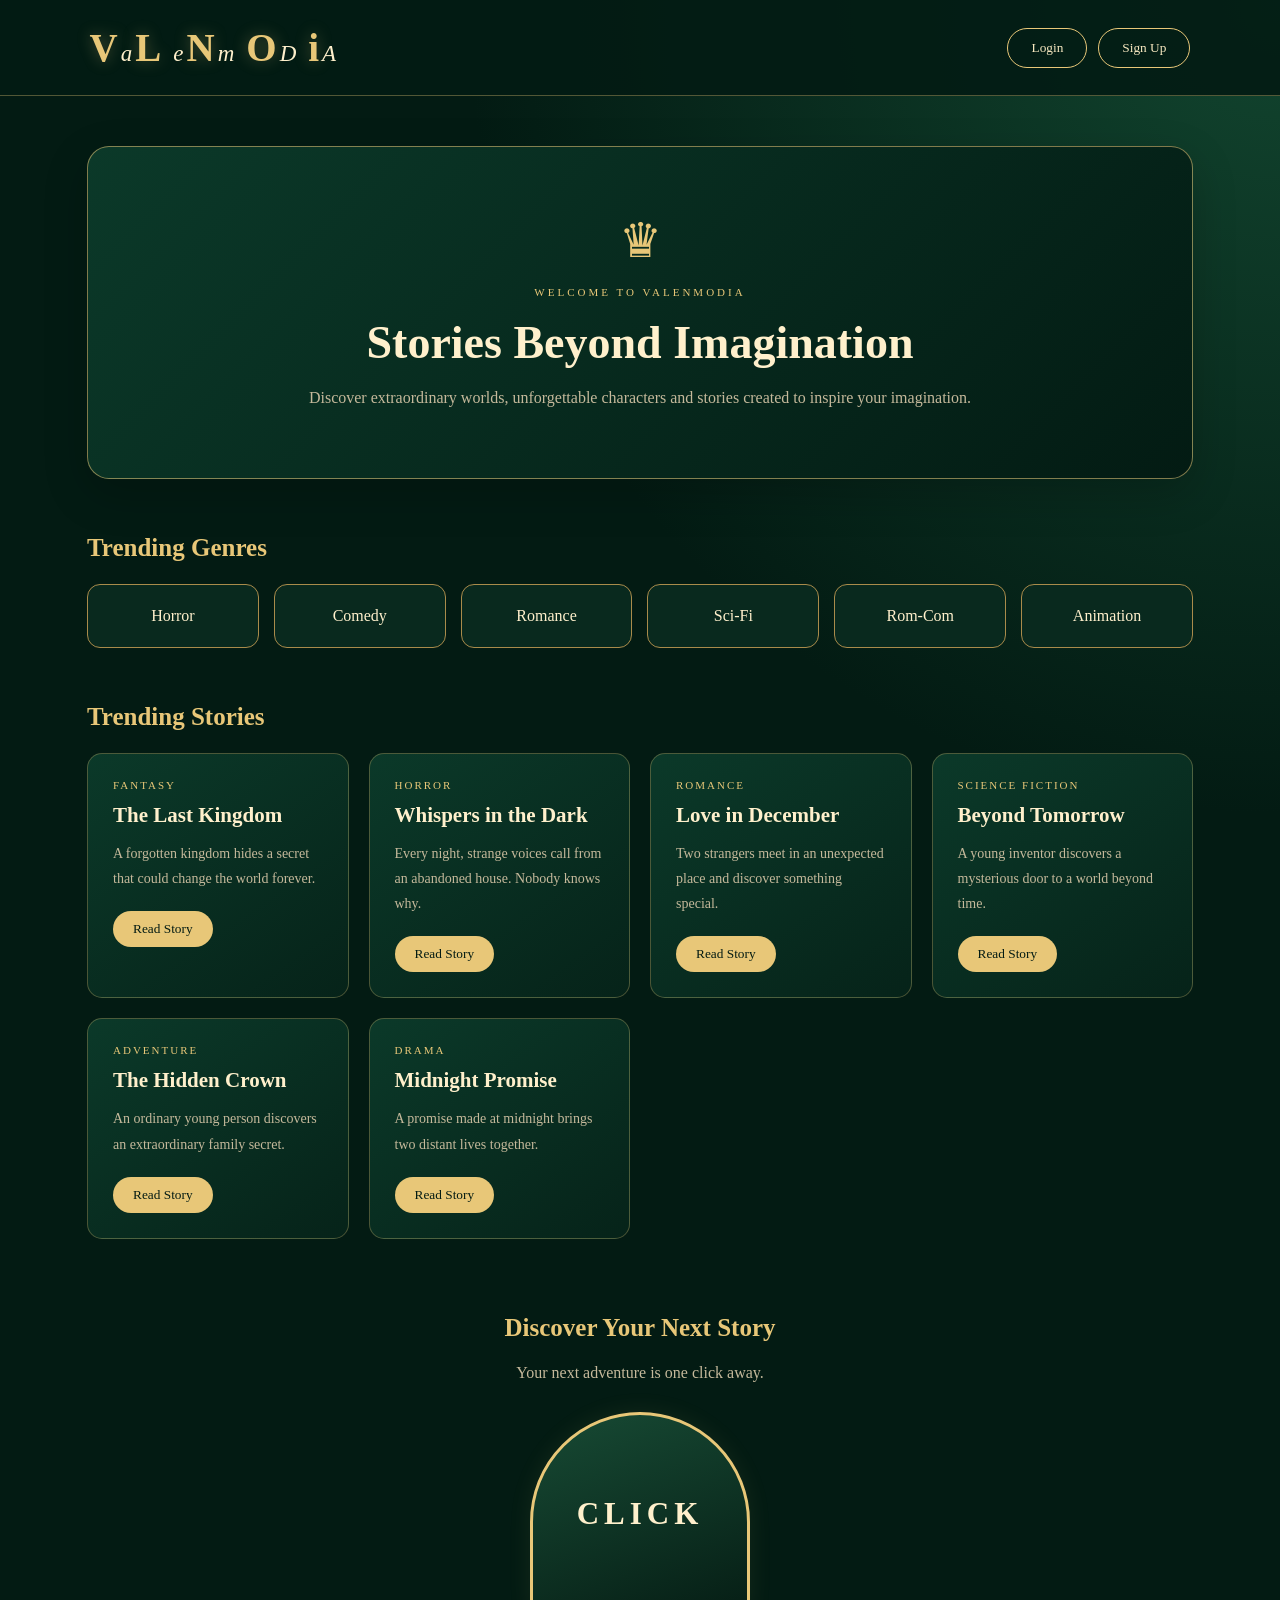
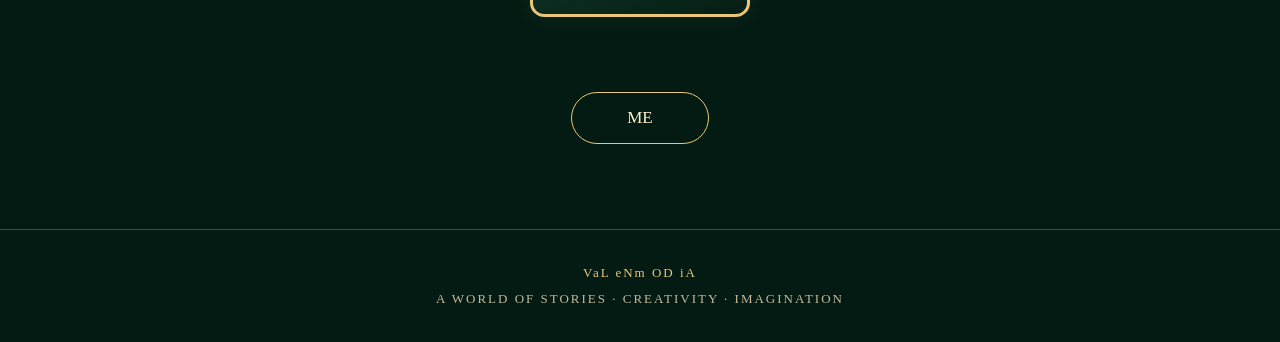
==== commit c001538c: "Publish ALEX PROJECT website" ====
--- a/index.html
+++ b/index.html
@@ -3,660 +3,472 @@
 <head>
 <meta charset="UTF-8">
 <meta name="viewport" content="width=device-width, initial-scale=1.0">
-<title>Simon Sunday — Cybersecurity · Software Development · Networking · Infrastructure</title>
-<meta name="description" content="Simon Sunday — aspiring Cybersecurity Specialist and software developer. Builder of ShadowBox. Practical experience in offensive security, networking, Linux/FreeBSD administration, and application development.">
-<link rel="preconnect" href="https://fonts.googleapis.com">
-<link rel="preconnect" href="https://fonts.gstatic.com" crossorigin>
-<link href="https://fonts.googleapis.com/css2?family=Inter:wght@400;500;600;700;800;900&family=JetBrains+Mono:wght@400;500;600;700&display=swap" rel="stylesheet">
-<link rel="stylesheet" href="css/style.css">
+
+<title>VALENMODIA | Stories Beyond Imagination</title>
+
+<style>
+:root {
+    --green: #031b13;
+    --green-light: #0b3929;
+    --gold: #e8c778;
+    --gold-light: #fff0cc;
+    --cream: #f7e8c0;
+    --muted: #c5b99b;
+}
+
+* {
+    margin: 0;
+    padding: 0;
+    box-sizing: border-box;
+}
+
+body {
+    min-height: 100vh;
+    background:
+        radial-gradient(circle at top right, #12452f 0%, transparent 35%),
+        var(--green);
+    color: var(--cream);
+    font-family: Georgia, serif;
+}
+
+/* HEADER */
+
+header {
+    display: flex;
+    justify-content: space-between;
+    align-items: center;
+    flex-wrap: wrap;
+    gap: 20px;
+    padding: 25px 7%;
+    border-bottom: 1px solid rgba(232,199,120,.35);
+    background: rgba(3,27,19,.9);
+}
+
+/* LUXURY VALENMODIA LOGO */
+
+.logo {
+    display: flex;
+    align-items: baseline;
+    gap: 11px;
+    white-space: nowrap;
+    font-family: Georgia, serif;
+    letter-spacing: 1px;
+}
+
+.logo-group {
+    display: inline-flex;
+    align-items: baseline;
+    gap: 2px;
+}
+
+.logo .big {
+    font-size: 39px;
+    font-weight: bold;
+    color: var(--gold);
+    text-shadow: 0 0 15px rgba(232,199,120,.35);
+}
+
+.logo .small {
+    font-size: 23px;
+    font-style: italic;
+    color: var(--gold-light);
+}
+
+
+.account button {
+    padding: 11px 23px;
+    margin-left: 7px;
+    border: 1px solid var(--gold);
+    border-radius: 30px;
+    background: transparent;
+    color: var(--cream);
+    cursor: pointer;
+    transition: .3s;
+    font-family: inherit;
+}
+
+.account button:hover {
+    background: var(--gold);
+    color: var(--green);
+}
+
+/* MAIN */
+
+main {
+    max-width: 1150px;
+    margin: auto;
+    padding: 50px 22px;
+}
+
+h2 {
+    color: var(--gold);
+    font-size: 25px;
+    margin-bottom: 22px;
+}
+
+.section {
+    margin-bottom: 55px;
+}
+
+/* HERO */
+
+.hero {
+    text-align: center;
+    padding: 65px 25px;
+    margin-bottom: 55px;
+    border: 1px solid rgba(232,199,120,.55);
+    border-radius: 22px;
+    background: linear-gradient(135deg, #0b3929, #031b13);
+    box-shadow: 0 15px 45px rgba(0,0,0,.2);
+}
+
+.hero .crown {
+    font-size: 48px;
+    color: var(--gold);
+    margin-bottom: 18px;
+}
+
+.hero h1 {
+    font-size: clamp(30px, 5vw, 46px);
+    color: var(--gold-light);
+    margin-bottom: 15px;
+}
+
+.hero p {
+    color: var(--muted);
+    line-height: 1.8;
+    font-size: 16px;
+}
+
+.hero .tagline {
+    color: var(--gold);
+    letter-spacing: 3px;
+    font-size: 11px;
+    margin-bottom: 18px;
+}
+
+/* GENRES */
+
+.genres {
+    display: grid;
+    grid-template-columns: repeat(auto-fit, minmax(130px, 1fr));
+    gap: 15px;
+}
+
+.genre {
+    padding: 22px 12px;
+    border: 1px solid #a98b4b;
+    border-radius: 13px;
+    background: #09291e;
+    color: var(--gold-light);
+    font-family: inherit;
+    font-size: 16px;
+    cursor: pointer;
+    transition: .3s;
+}
+
+.genre:hover {
+    background: var(--gold);
+    color: var(--green);
+    transform: translateY(-5px);
+}
+
+/* STORIES */
+
+.story-grid {
+    display: grid;
+    grid-template-columns: repeat(auto-fit, minmax(230px, 1fr));
+    gap: 20px;
+}
+
+.story {
+    padding: 25px;
+    border: 1px solid rgba(232,199,120,.3);
+    border-radius: 15px;
+    background: linear-gradient(145deg, #0b3929, #062319);
+    transition: .3s;
+}
+
+.story:hover {
+    transform: translateY(-5px);
+    border-color: var(--gold);
+    box-shadow: 0 10px 25px rgba(0,0,0,.2);
+}
+
+.story .category {
+    color: var(--gold);
+    font-size: 11px;
+    letter-spacing: 2px;
+    text-transform: uppercase;
+    margin-bottom: 12px;
+}
+
+.story h3 {
+    color: var(--gold-light);
+    font-size: 21px;
+    margin-bottom: 13px;
+}
+
+.story p {
+    color: var(--muted);
+    font-size: 14px;
+    line-height: 1.8;
+}
+
+.story button {
+    margin-top: 20px;
+    padding: 10px 20px;
+    border: none;
+    border-radius: 25px;
+    background: var(--gold);
+    color: var(--green);
+    font-family: inherit;
+    cursor: pointer;
+    transition: .3s;
+}
+
+.story button:hover {
+    background: white;
+}
+
+/* CLICK ARCH */
+
+.click-section {
+    text-align: center;
+    margin: 75px 0;
+}
+
+.click-section p {
+    color: var(--muted);
+    margin-bottom: 30px;
+}
+
+.arch {
+    width: 220px;
+    height: 205px;
+    margin: auto;
+    display: flex;
+    align-items: center;
+    justify-content: center;
+    border: 3px solid var(--gold);
+    border-radius: 115px 115px 15px 15px;
+    background: linear-gradient(160deg, #174a34, #061e15);
+    cursor: pointer;
+    transition: .4s;
+    box-shadow: 0 0 25px rgba(232,199,120,.08);
+}
+
+.arch:hover {
+    transform: scale(1.06);
+    box-shadow: 0 0 35px rgba(232,199,120,.3);
+}
+
+.arch span {
+    color: var(--gold-light);
+    font-size: 31px;
+    font-weight: bold;
+    letter-spacing: 5px;
+}
+
+/* PROFILE */
+
+.me {
+    display: block;
+    margin: 35px auto;
+    padding: 15px 55px;
+    border: 1px solid var(--gold);
+    border-radius: 35px;
+    background: transparent;
+    color: var(--gold-light);
+    font-family: inherit;
+    font-size: 17px;
+    cursor: pointer;
+    transition: .3s;
+}
+
+.me:hover {
+    background: var(--gold);
+    color: var(--green);
+}
+
+/* FOOTER */
+
+footer {
+    padding: 35px 20px;
+    border-top: 1px solid rgba(232,199,120,.3);
+    text-align: center;
+    color: var(--muted);
+    font-size: 13px;
+    letter-spacing: 2px;
+}
+
+footer span {
+    display: block;
+    color: var(--gold);
+    margin-bottom: 10px;
+}
+
+/* MOBILE */
+
+@media(max-width: 650px) {
+    header {
+        justify-content: center;
+        text-align: center;
+    }
+
+    .logo {
+        gap: 7px;
+    }
+
+    .logo .big {
+        font-size: 30px;
+    }
+
+    .logo .small {
+        font-size: 18px;
+    }
+
+    .hero {
+        padding: 45px 18px;
+    }
+
+    .story-grid {
+        grid-template-columns: 1fr;
+    }
+}
+</style>
 </head>
+
 <body>
 
-<div class="grain-overlay" aria-hidden="true"></div>
+<header>
+
+    <div class="logo" aria-label="VaL eNm OD iA">
+    <span class="logo-group">
+        <span class="big">V</span><span class="small">a</span><span class="big">L</span>
+    </span>
+    <span class="logo-group">
+        <span class="small">e</span><span class="big">N</span><span class="small">m</span>
+    </span>
+    <span class="logo-group">
+        <span class="big">O</span><span class="small">D</span>
+    </span>
+    <span class="logo-group">
+        <span class="big">i</span><span class="small">A</span>
+    </span>
+</div>
+
+    <div class="account">
+        <button onclick="notify('Login')">Login</button>
+        <button onclick="notify('Sign Up')">Sign Up</button>
+    </div>
+
+</header>
+
+<main>
+
+    <section class="hero">
+        <div class="crown">♛</div>
+        <div class="tagline">WELCOME TO VALENMODIA</div>
+        <h1>Stories Beyond Imagination</h1>
+        <p>
+            Discover extraordinary worlds, unforgettable characters
+            and stories created to inspire your imagination.
+        </p>
+    </section>
+
+    <section class="section">
+
+        <h2>Trending Genres</h2>
+
+        <div class="genres">
+            <button class="genre" onclick="notify('Horror')">Horror</button>
+            <button class="genre" onclick="notify('Comedy')">Comedy</button>
+            <button class="genre" onclick="notify('Romance')">Romance</button>
+            <button class="genre" onclick="notify('Sci-Fi')">Sci-Fi</button>
+            <button class="genre" onclick="notify('Rom-Com')">Rom-Com</button>
+            <button class="genre" onclick="notify('Animation')">Animation</button>
+        </div>
+
+    </section>
+
+    <section class="section">
+
+        <h2>Trending Stories</h2>
+
+        <div class="story-grid">
+
+            <article class="story">
+                <div class="category">Fantasy</div>
+                <h3>The Last Kingdom</h3>
+                <p>A forgotten kingdom hides a secret that could change the world forever.</p>
+                <button onclick="notify('The Last Kingdom')">Read Story</button>
+            </article>
+
+            <article class="story">
+                <div class="category">Horror</div>
+                <h3>Whispers in the Dark</h3>
+                <p>Every night, strange voices call from an abandoned house. Nobody knows why.</p>
+                <button onclick="notify('Whispers in the Dark')">Read Story</button>
+            </article>
+
+            <article class="story">
+                <div class="category">Romance</div>
+                <h3>Love in December</h3>
+                <p>Two strangers meet in an unexpected place and discover something special.</p>
+                <button onclick="notify('Love in December')">Read Story</button>
+            </article>
+
+            <article class="story">
+                <div class="category">Science Fiction</div>
+                <h3>Beyond Tomorrow</h3>
+                <p>A young inventor discovers a mysterious door to a world beyond time.</p>
+                <button onclick="notify('Beyond Tomorrow')">Read Story</button>
+            </article>
+
+            <article class="story">
+                <div class="category">Adventure</div>
+                <h3>The Hidden Crown</h3>
+                <p>An ordinary young person discovers an extraordinary family secret.</p>
+                <button onclick="notify('The Hidden Crown')">Read Story</button>
+            </article>
+
+            <article class="story">
+                <div class="category">Drama</div>
+                <h3>Midnight Promise</h3>
+                <p>A promise made at midnight brings two distant lives together.</p>
+                <button onclick="notify('Midnight Promise')">Read Story</button>
+            </article>
+
+        </div>
+
+    </section>
+
+    <section class="click-section">
+
+        <h2>Discover Your Next Story</h2>
+        <p>Your next adventure is one click away.</p>
+
+        <div class="arch" onclick="notify('CLICK')">
+            <span>CLICK</span>
+        </div>
+
+    </section>
+
+    <button class="me" onclick="notify('ME Profile')">ME</button>
+
+</main>
+
+<footer>
+    <span>VaL eNm OD iA</span>
+    A WORLD OF STORIES · CREATIVITY · IMAGINATION
+</footer>
 
 <script>
-  // Defined early, inline, so it exists before any <img onerror> below can fire
-  // (images can error before js/main.js at the bottom has finished loading).
-  function markShotMissing(imgEl, filename) {
-    imgEl.style.display = 'none';
-    var figure = imgEl.closest('figure');
-    if (!figure || figure.classList.contains('shot-missing')) return;
-    figure.classList.add('shot-missing');
-    var label = document.createElement('div');
-    label.className = 'shot-placeholder-label';
-    label.innerHTML = '<span>SCREENSHOT</span><span class="shot-placeholder-hint">assets/' + filename + '</span>';
-    figure.insertBefore(label, figure.firstChild);
-  }
+function notify(feature) {
+    alert(feature + " is a prototype feature. Coming soon!");
+}
 </script>
 
-<!-- ================= NAV ================= -->
-<header class="site-nav" id="site-nav">
-  <div class="nav-inner">
-    <a href="#profile" class="nav-mark">SS<span class="nav-mark-dot">.</span></a>
-    <nav class="nav-links" id="nav-links">
-      <a href="#profile"><span class="nav-index">01</span> Profile</a>
-      <a href="#shadowbox"><span class="nav-index">02</span> ShadowBox</a>
-      <a href="#cybersecurity"><span class="nav-index">03</span> Cybersecurity</a>
-      <a href="#skills"><span class="nav-index">04</span> Skills</a>
-      <a href="#experience"><span class="nav-index">05</span> Experience</a>
-      <a href="#education"><span class="nav-index">06</span> Education</a>
-      <a href="#contact"><span class="nav-index">07</span> Contact</a>
-    </nav>
-    <a href="#contact" class="nav-cta">Get in touch</a>
-    <button class="nav-toggle" id="nav-toggle" aria-label="Toggle navigation" aria-expanded="false">
-      <span></span><span></span><span></span>
-    </button>
-  </div>
-</header>
-
-<main>
-
-<!-- ================= 01 — PROFESSIONAL PROFILE ================= -->
-<section class="section profile-section" id="profile">
-  <canvas class="node-canvas" id="node-canvas-profile" aria-hidden="true"></canvas>
-  <div class="section-inner profile-grid">
-
-    <div class="profile-text reveal">
-      <p class="section-kicker">01 — Professional Profile</p>
-      <h1 class="profile-name">SIMON<br>SUNDAY</h1>
-
-      <ul class="focus-list" aria-label="Areas of focus">
-        <li>Cybersecurity</li>
-        <li>Software Development</li>
-        <li>Networking</li>
-        <li>Infrastructure</li>
-      </ul>
-
-      <p class="profile-summary">
-        I'm an aspiring Cybersecurity Specialist with practical, hands-on experience across
-        offensive security, network reconnaissance, and vulnerability assessment, built through
-        authorized laboratory work and independent projects. Alongside security, I administer
-        Linux and FreeBSD systems, deploy and manage VPS infrastructure, run command-and-control
-        frameworks in controlled environments, and automate tasks with Python. I also design and
-        build real-time applications — most notably <a href="#shadowbox">ShadowBox</a>, a
-        privacy-focused local-first communication platform I founded and continue to develop.
-        Outside of technical work, I bring several years of front-line customer service, cash
-        handling, and remote support experience, and I carry that same discipline —
-        accuracy, accountability, and calm under pressure — into every technical environment I
-        work in.
-      </p>
-
-      <div class="availability-block">
-        <p class="availability-heading">Availability</p>
-        <div class="availability-tags">
-          <span class="tag tag-available">Available — Remote</span>
-          <span class="tag tag-available">Available — On-site</span>
-          <span class="tag tag-available">Willing to Relocate</span>
-        </div>
-        <p class="availability-heading" style="margin-top: 1.75rem;">Current Direction</p>
-        <div class="availability-tags">
-          <span class="tag">Cybersecurity</span>
-          <span class="tag">SOC Analysis</span>
-          <span class="tag">Technical Support</span>
-          <span class="tag">Networking</span>
-          <span class="tag">Software Development</span>
-        </div>
-      </div>
-
-      <div class="contact-row">
-        <a href="mailto:elijahelishagt@gmail.com" class="contact-link">
-          <span class="contact-label">Email</span>
-          <span class="contact-value">elijahelishagt@gmail.com</span>
-        </a>
-        <a href="tel:+2349133316047" class="contact-link">
-          <span class="contact-label">Phone</span>
-          <span class="contact-value">0913 331 6047</span>
-        </a>
-        <a href="https://github.com/Elishadonk" target="_blank" rel="noopener" class="contact-link">
-          <span class="contact-label">GitHub</span>
-          <span class="contact-value">github.com/Elishadonk</span>
-        </a>
-      </div>
-    </div>
-
-    <div class="profile-photo-wrap reveal">
-      <div class="photo-frame" id="photo-frame">
-        <img src="assets/profile.png" alt="Simon Sunday" id="profile-img"
-             onerror="this.style.display='none'; document.getElementById('photo-frame').classList.add('photo-missing');">
-        <div class="photo-placeholder-label">
-          <span class="photo-placeholder-word">PHOTO</span>
-          <span class="photo-placeholder-hint">assets/profile.png</span>
-        </div>
-        <div class="photo-frame-corner tl"></div>
-        <div class="photo-frame-corner br"></div>
-      </div>
-      <p class="photo-caption">Simon Sunday — Lagos, Nigeria</p>
-    </div>
-
-  </div>
-</section>
-
-<!-- ================= 02 — SHADOWBOX ================= -->
-<section class="section shadowbox-section" id="shadowbox">
-  <div class="section-inner">
-
-    <div class="project-header reveal">
-      <p class="section-kicker">02 — Flagship Project</p>
-      <div class="project-title-row">
-        <h2 class="project-title">SHADOWBOX</h2>
-        <div class="project-meta">
-          <div class="meta-item"><span class="meta-label">Role</span><span class="meta-value">Founder &amp; Developer</span></div>
-          <div class="meta-item"><span class="meta-label">Timeline</span><span class="meta-value">2025 — Present</span></div>
-          <div class="meta-item"><span class="meta-label">Status</span><span class="meta-value">Active Development</span></div>
-        </div>
-      </div>
-      <p class="project-lede">
-        ShadowBox is a privacy-focused communication platform built around reliable, real-time
-        messaging and calling over local network infrastructure. The project is local-first by
-        design: rather than depending entirely on centralized internet infrastructure, ShadowBox
-        is engineered so devices on the same local network can communicate directly and
-        reliably. It is not a replacement for the internet — it's a deliberately-scoped, local
-        communication system, built and tested end-to-end by one developer.
-      </p>
-    </div>
-
-    <!-- Screenshot gallery -->
-    <div class="shot-gallery reveal">
-      <figure class="shot shot-feature">
-        <img src="assets/68208.jpg" alt="ShadowBox application screenshot"
-             onerror="markShotMissing(this, '68208.jpg')">
-        <figcaption>ShadowBox — primary interface</figcaption>
-      </figure>
-      <div class="shot-grid">
-        <figure class="shot">
-          <img src="assets/68209.jpg" alt="ShadowBox application screenshot" onerror="markShotMissing(this, '68209.jpg')">
-          <figcaption>Messaging</figcaption>
-        </figure>
-        <figure class="shot">
-          <img src="assets/68210.jpg" alt="ShadowBox application screenshot" onerror="markShotMissing(this, '68210.jpg')">
-          <figcaption>Contacts</figcaption>
-        </figure>
-        <figure class="shot">
-          <img src="assets/68211.jpg" alt="ShadowBox application screenshot" onerror="markShotMissing(this, '68211.jpg')">
-          <figcaption>Voice &amp; video calling</figcaption>
-        </figure>
-        <figure class="shot">
-          <img src="assets/68212.jpg" alt="ShadowBox application screenshot" onerror="markShotMissing(this, '68212.jpg')">
-          <figcaption>Media messages</figcaption>
-        </figure>
-        <figure class="shot">
-          <img src="assets/68213.jpg" alt="ShadowBox application screenshot" onerror="markShotMissing(this, '68213.jpg')">
-          <figcaption>Identity &amp; profile</figcaption>
-        </figure>
-        <figure class="shot">
-          <img src="assets/68214.jpg" alt="ShadowBox application screenshot" onerror="markShotMissing(this, '68214.jpg')">
-          <figcaption>System view</figcaption>
-        </figure>
-      </div>
-    </div>
-
-    <!-- Architecture -->
-    <div class="architecture-block reveal">
-      <h3 class="subheading">System Architecture</h3>
-      <p class="body-text">
-        ShadowBox is built as a layered system — from the application UI down through real-time
-        communication services to the network transport that carries every message, call, and
-        file between devices.
-      </p>
-      <div class="arch-diagram" role="img" aria-label="Architecture: Application, Android / React Native, Node.js / JavaScript, LiveKit real-time communication, SQLite local storage, TCP/IP and UDP, Wi-Fi and LAN, Connected Devices">
-        <div class="arch-node">Application</div>
-        <div class="arch-arrow">↓</div>
-        <div class="arch-node">Android / React Native</div>
-        <div class="arch-arrow">↓</div>
-        <div class="arch-node">Node.js / JavaScript</div>
-        <div class="arch-arrow">↓</div>
-        <div class="arch-node">LiveKit — Real-Time Communication</div>
-        <div class="arch-arrow">↓</div>
-        <div class="arch-node">SQLite — Local Storage</div>
-        <div class="arch-arrow">↓</div>
-        <div class="arch-node">TCP/IP · UDP</div>
-        <div class="arch-arrow">↓</div>
-        <div class="arch-node">Wi-Fi · LAN</div>
-        <div class="arch-arrow">↓</div>
-        <div class="arch-node arch-node-end">Connected Devices</div>
-      </div>
-    </div>
-
-    <!-- What I Built / Engineering -->
-    <div class="two-col reveal">
-      <div>
-        <h3 class="subheading">What I Built</h3>
-        <ul class="check-list">
-          <li>Real-time text messaging</li>
-          <li>Image messages and voice notes</li>
-          <li>Voice and video calling</li>
-          <li>Permanent user identity and contact management</li>
-          <li>Local SQLite storage for messages and app data</li>
-          <li>Android services and native components, where required by the platform</li>
-          <li>Local network communication between devices on the same network</li>
-          <li>Physical-device testing across real hardware</li>
-          <li>Connectivity troubleshooting and debugging</li>
-        </ul>
-      </div>
-      <div>
-        <h3 class="subheading">Engineering &amp; Tooling</h3>
-        <p class="body-text">
-          The backend is built on Node.js and JavaScript, with LiveKit handling real-time voice
-          and video transport. The client stores messages and identity data locally in SQLite,
-          so the app remains usable and consistent without depending on a remote database for
-          every read. Development runs across Linux environments, with Git and GitHub for version
-          control throughout.
-        </p>
-        <p class="body-text">
-          On the networking side, getting real-time communication working reliably over local
-          infrastructure meant working directly with TCP/IP and UDP, testing behavior over Wi-Fi
-          and LAN, and verifying connectivity between peer devices by hand. I used Wireshark to
-          inspect traffic during development and ADB to test and debug the Android client
-          directly on physical devices.
-        </p>
-      </div>
-    </div>
-
-  </div>
-</section>
-
-<!-- ================= 03 — CYBERSECURITY ================= -->
-<section class="section cyber-section" id="cybersecurity">
-  <canvas class="node-canvas" id="node-canvas-cyber" aria-hidden="true"></canvas>
-  <div class="section-inner">
-
-    <p class="section-kicker reveal">03 — Cybersecurity</p>
-    <h2 class="section-heading reveal">Practical Security Work</h2>
-    <p class="body-text lede reveal">
-      My cybersecurity experience comes from authorized laboratory environments, controlled
-      infrastructure I've set up myself, and independent study — not from professional red-team
-      employment. I'm building this foundation deliberately, through repeatable, hands-on
-      practice with the tools and methodologies used in real security work: reconnaissance,
-      vulnerability assessment, penetration testing methodology, and command-and-control
-      frameworks in environments built specifically for safe experimentation.
-    </p>
-
-    <div class="cyber-skill-row reveal">
-      <span class="tag tag-cyber">Penetration Testing</span>
-      <span class="tag tag-cyber">Vulnerability Assessment</span>
-      <span class="tag tag-cyber">Network Reconnaissance</span>
-      <span class="tag tag-cyber">Ethical Hacking Methodologies</span>
-      <span class="tag tag-cyber">Nmap</span>
-      <span class="tag tag-cyber">Wireshark</span>
-      <span class="tag tag-cyber">TShark</span>
-      <span class="tag tag-cyber">Burp Suite</span>
-      <span class="tag tag-cyber">OpenVPN</span>
-      <span class="tag tag-cyber">Havoc C2</span>
-      <span class="tag tag-cyber">Sliver C2</span>
-      <span class="tag tag-cyber">Metasploit Framework</span>
-      <span class="tag tag-cyber">Armitage</span>
-    </div>
-
-    <!-- C2 / VPS Lab case study -->
-    <div class="lab-block reveal">
-      <div class="lab-header">
-        <h3 class="subheading">C2 / VPS Security Laboratory</h3>
-        <span class="lab-badge">Authorized Laboratory</span>
-      </div>
-      <p class="body-text">
-        I built and maintain my own lab environment for practicing command-and-control
-        infrastructure and server administration, entirely within systems I own or environments
-        explicitly designed for this kind of practice.
-      </p>
-      <ul class="check-list">
-        <li>Installed and configured Havoc C2 in controlled lab environments</li>
-        <li>Installed and managed Sliver C2</li>
-        <li>Practiced Metasploit Framework and Armitage in authorized labs</li>
-        <li>Configured and administered VPS instances and Linux servers</li>
-        <li>Managed SSH access, running services, open ports, and dependencies</li>
-        <li>Managed server processes and resolved port conflicts between active services</li>
-        <li>Used Cloudflare Tunnel and Ngrok for lab connectivity and remote access</li>
-        <li>Studied C2 traffic patterns to build a defensive, monitoring-oriented understanding of how this infrastructure behaves on a network</li>
-      </ul>
-    </div>
-
-    <!-- Hack The Box case study -->
-    <div class="lab-block reveal">
-      <div class="lab-header">
-        <h3 class="subheading">Hack The Box</h3>
-        <span class="lab-badge">Authorized Laboratory</span>
-      </div>
-      <p class="body-text">
-        I use Hack The Box's authorized environments to practice enumeration, exploitation
-        methodology, and reporting in a structured, legal setting built specifically for this
-        purpose.
-      </p>
-      <ul class="check-list">
-        <li>Connecting to authorized Hack The Box environments over OpenVPN</li>
-        <li>Port scanning and service enumeration with Nmap</li>
-        <li>Traffic inspection and analysis with Wireshark and TShark</li>
-        <li>Vulnerability assessment against lab targets</li>
-        <li>Working fluently from the Linux command line throughout</li>
-        <li>Applying ethical exploitation methodologies within the platform's rules of engagement</li>
-        <li>Writing up findings after each assessment</li>
-      </ul>
-    </div>
-
-    <!-- Linux/FreeBSD + Python -->
-    <div class="two-col reveal">
-      <div class="lab-block-plain">
-        <h3 class="subheading">Systems: Linux &amp; FreeBSD</h3>
-        <p class="body-text">
-          Most of my technical work happens on Linux — Kali Linux for security tooling, and
-          general-purpose distributions for development and server administration — alongside
-          FreeBSD administration. This includes deploying and configuring VPS instances, managing
-          SSH access, packages, services, and users, working with storage and network settings,
-          and troubleshooting DNS issues. I run XFCE and SDDM in my working environment, and I
-          use this same Linux foundation to install, configure, and maintain the development and
-          cybersecurity tools I rely on, including basic system optimization.
-        </p>
-      </div>
-      <div class="lab-block-plain">
-        <h3 class="subheading">Automation: Python</h3>
-        <p class="body-text">
-          I use Python to automate repetitive tasks and build small command-line utilities,
-          working with conditional logic, loops, functions, and core data structures. I set up
-          isolated virtual environments for each project to keep dependencies clean. This is
-          practical, task-focused scripting rather than large-scale software engineering — a
-          tool I reach for to solve real problems in my own workflow, in security labs, and in
-          ShadowBox development.
-        </p>
-      </div>
-    </div>
-
-  </div>
-</section>
-
-<!-- ================= 04 — TECHNICAL SKILLS ================= -->
-<section class="section skills-section" id="skills">
-  <div class="section-inner">
-    <p class="section-kicker reveal">04 — Technical Skills</p>
-    <h2 class="section-heading reveal">What I Know</h2>
-
-    <div class="skills-grid">
-
-      <div class="skill-category reveal">
-        <h3 class="skill-cat-title">Cybersecurity</h3>
-        <div class="skill-tags">
-          <span class="tag tag-cyber">Penetration Testing</span>
-          <span class="tag tag-cyber">Vulnerability Assessment</span>
-          <span class="tag tag-cyber">Network Reconnaissance</span>
-          <span class="tag tag-cyber">Ethical Hacking Methodologies</span>
-          <span class="tag tag-cyber">Command-and-Control Frameworks</span>
-          <span class="tag tag-cyber">Havoc C2</span>
-          <span class="tag tag-cyber">Sliver C2</span>
-          <span class="tag tag-cyber">Metasploit Framework</span>
-          <span class="tag tag-cyber">Armitage</span>
-          <span class="tag tag-cyber">Nmap</span>
-          <span class="tag tag-cyber">Wireshark</span>
-          <span class="tag tag-cyber">TShark</span>
-          <span class="tag tag-cyber">Burp Suite</span>
-          <span class="tag tag-cyber">Hack The Box</span>
-        </div>
-      </div>
-
-      <div class="skill-category reveal">
-        <h3 class="skill-cat-title">Networking</h3>
-        <div class="skill-tags">
-          <span class="tag">TCP/IP</span>
-          <span class="tag">UDP</span>
-          <span class="tag">OpenVPN</span>
-          <span class="tag">Wi-Fi</span>
-          <span class="tag">LAN</span>
-          <span class="tag">Network Traffic Analysis</span>
-          <span class="tag">Firewall Configuration</span>
-          <span class="tag">Port Configuration</span>
-          <span class="tag">Network Services</span>
-        </div>
-      </div>
-
-      <div class="skill-category reveal">
-        <h3 class="skill-cat-title">Systems</h3>
-        <div class="skill-tags">
-          <span class="tag">Linux</span>
-          <span class="tag">Kali Linux</span>
-          <span class="tag">FreeBSD</span>
-          <span class="tag">VPS Administration</span>
-          <span class="tag">Linux Server Configuration</span>
-          <span class="tag">SSH</span>
-          <span class="tag">XFCE</span>
-          <span class="tag">SDDM</span>
-          <span class="tag">DNS Troubleshooting</span>
-        </div>
-      </div>
-
-      <div class="skill-category reveal">
-        <h3 class="skill-cat-title">Development</h3>
-        <div class="skill-tags">
-          <span class="tag">React Native</span>
-          <span class="tag">JavaScript</span>
-          <span class="tag">Node.js</span>
-          <span class="tag">Python</span>
-          <span class="tag">SQLite</span>
-          <span class="tag">LiveKit</span>
-          <span class="tag">Git</span>
-          <span class="tag">GitHub</span>
-          <span class="tag">Linux Command Line</span>
-        </div>
-      </div>
-
-      <div class="skill-category reveal">
-        <h3 class="skill-cat-title">Infrastructure</h3>
-        <div class="skill-tags">
-          <span class="tag">Local Communication Systems</span>
-          <span class="tag">Backend Services</span>
-          <span class="tag">Real-Time Communication</span>
-          <span class="tag">Local Network Services</span>
-          <span class="tag">Local LLM Infrastructure Management (llama.cpp)</span>
-        </div>
-      </div>
-
-      <div class="skill-category reveal">
-        <h3 class="skill-cat-title">Professional</h3>
-        <div class="skill-tags">
-          <span class="tag">Customer Support</span>
-          <span class="tag">Remote Customer Support</span>
-          <span class="tag">Data Entry</span>
-          <span class="tag">Cash Handling</span>
-          <span class="tag">POS Operations</span>
-          <span class="tag">Customer Relationship Management</span>
-          <span class="tag">Problem Solving</span>
-          <span class="tag">Time Management</span>
-          <span class="tag">Communication</span>
-          <span class="tag">Team Collaboration</span>
-        </div>
-      </div>
-
-    </div>
-  </div>
-</section>
-
-<!-- ================= 05 — PROFESSIONAL EXPERIENCE ================= -->
-<section class="section experience-section" id="experience">
-  <div class="section-inner">
-    <p class="section-kicker reveal">05 — Professional Experience</p>
-    <h2 class="section-heading reveal">Where I've Worked</h2>
-
-    <div class="timeline">
-
-      <article class="timeline-item reveal">
-        <div class="timeline-marker"><span class="timeline-dates">2024 — 2026</span></div>
-        <div class="timeline-content">
-          <h3 class="role-title">Cashier</h3>
-          <p class="role-org">Salt &amp; Social Restaurant — Admiralty Way, Lekki, Lagos</p>
-          <ul class="body-list">
-            <li>Managed daily POS transactions across a high-volume restaurant floor</li>
-            <li>Processed cash, card, and electronic payments accurately</li>
-            <li>Delivered professional, consistent customer service</li>
-            <li>Balanced sales reports and completed cash reconciliation at the end of shifts</li>
-            <li>Worked closely with kitchen and service teams to keep operations running smoothly</li>
-            <li>Maintained accurate and secure transactional records</li>
-          </ul>
-        </div>
-      </article>
-
-      <article class="timeline-item reveal">
-        <div class="timeline-marker"><span class="timeline-dates">2024</span></div>
-        <div class="timeline-content">
-          <h3 class="role-title">Cashier</h3>
-          <p class="role-org">SPAR Supermarket — Victoria Island, Lagos</p>
-          <ul class="body-list">
-            <li>Operated POS systems for a high-traffic retail environment</li>
-            <li>Processed cash, card, and electronic payments</li>
-            <li>Maintained accurate cash balances and completed daily sales reconciliation</li>
-            <li>Assisted customers with purchases and returns</li>
-            <li>Answered product inquiries and restocked merchandise</li>
-            <li>Maintained an organized, efficient checkout area</li>
-          </ul>
-        </div>
-      </article>
-
-      <article class="timeline-item reveal">
-        <div class="timeline-marker"><span class="timeline-dates">2022 — 2024</span></div>
-        <div class="timeline-content">
-          <h3 class="role-title">Cashier</h3>
-          <p class="role-org">Gusto Restaurant — Victoria Island, Lagos</p>
-          <ul class="body-list">
-            <li>Processed customer payments and maintained accurate financial records</li>
-            <li>Balanced cash drawers at the end of every shift</li>
-            <li>Assisted customers with orders and payment inquiries</li>
-            <li>Followed strict cash-handling and security procedures</li>
-            <li>Supported daily restaurant operations alongside the service team</li>
-          </ul>
-        </div>
-      </article>
-
-      <article class="timeline-item reveal">
-        <div class="timeline-marker"><span class="timeline-dates">Dates not specified</span></div>
-        <div class="timeline-content">
-          <h3 class="role-title">Waiter</h3>
-          <p class="role-org">TIron Restaurant — Ikeja, Lagos</p>
-          <ul class="body-list">
-            <li>Welcomed customers and provided professional table service</li>
-            <li>Took food and beverage orders accurately</li>
-            <li>Coordinated closely with kitchen staff to ensure timely service</li>
-            <li>Maintained dining-area presentation throughout service</li>
-            <li>Resolved customer concerns professionally and calmly</li>
-          </ul>
-        </div>
-      </article>
-
-      <article class="timeline-item reveal">
-        <div class="timeline-marker"><span class="timeline-dates">Freelance</span></div>
-        <div class="timeline-content">
-          <h3 class="role-title">Remote Customer Support</h3>
-          <p class="role-org">Freelance</p>
-          <ul class="body-list">
-            <li>Responded to customer inquiries by chat and email</li>
-            <li>Assisted customers with product and service questions</li>
-            <li>Resolved basic customer issues independently</li>
-            <li>Documented support requests for tracking and follow-up</li>
-            <li>Maintained professional communication while working fully remotely</li>
-          </ul>
-        </div>
-      </article>
-
-      <article class="timeline-item reveal">
-        <div class="timeline-marker"><span class="timeline-dates">Freelance</span></div>
-        <div class="timeline-content">
-          <h3 class="role-title">Data Entry Assistant</h3>
-          <p class="role-org">Freelance</p>
-          <ul class="body-list">
-            <li>Entered and verified digital records, organized spreadsheet and database information, reviewed records for errors and maintained confidentiality while completing tasks within deadlines.</li>
-          </ul>
-        </div>
-      </article>
-
-    </div>
-  </div>
-</section>
-
-<!-- ================= 06 — EDUCATION & PROFESSIONAL DEVELOPMENT ================= -->
-<section class="section education-section" id="education">
-  <div class="section-inner">
-    <p class="section-kicker reveal">06 — Education &amp; Professional Development</p>
-    <h2 class="section-heading reveal">Foundation &amp; Ongoing Study</h2>
-
-    <div class="two-col">
-
-      <div class="edu-block reveal">
-        <h3 class="subheading">Education</h3>
-        <div class="edu-item">
-          <p class="edu-degree">National Diploma — Science Laboratory Technology</p>
-          <p class="edu-school">Adamawa State Polytechnic</p>
-          <p class="edu-date">Graduated 2022</p>
-        </div>
-      </div>
-
-      <div class="edu-block reveal">
-        <h3 class="subheading">Certification</h3>
-        <div class="edu-item">
-          <div class="cert-header">
-            <p class="edu-degree">ISC2 Certified in Cybersecurity</p>
-            <span class="lab-badge lab-badge-progress">In Preparation</span>
-          </div>
-          <p class="body-text" style="margin-top: 0.75rem;">Currently studying:</p>
-          <ul class="check-list">
-            <li>Security Principles</li>
-            <li>Network Security</li>
-            <li>Access Control</li>
-            <li>Risk Management</li>
-            <li>Business Continuity</li>
-            <li>Incident Response</li>
-            <li>Security Operations</li>
-          </ul>
-        </div>
-      </div>
-
-    </div>
-  </div>
-</section>
-
-<!-- ================= 07 — CONTACT ================= -->
-<section class="section contact-section" id="contact">
-  <canvas class="node-canvas" id="node-canvas-contact" aria-hidden="true"></canvas>
-  <div class="section-inner">
-    <p class="section-kicker reveal">07 — Contact</p>
-    <h2 class="section-heading reveal">Let's Talk</h2>
-    <p class="body-text lede reveal">
-      I'm actively looking for opportunities in cybersecurity, SOC analysis, technical support,
-      networking, and software development — remote or on-site, and I'm willing to relocate.
-      If you have a role, a project, or just want to talk shop, reach out directly.
-    </p>
-
-    <div class="contact-grid reveal">
-      <a href="mailto:elijahelishagt@gmail.com" class="contact-card">
-        <span class="contact-card-label">Email</span>
-        <span class="contact-card-value">elijahelishagt@gmail.com</span>
-      </a>
-      <a href="tel:+2349133316047" class="contact-card">
-        <span class="contact-card-label">Phone</span>
-        <span class="contact-card-value">0913 331 6047</span>
-      </a>
-      <a href="https://github.com/Elishadonk" target="_blank" rel="noopener" class="contact-card">
-        <span class="contact-card-label">GitHub</span>
-        <span class="contact-card-value">github.com/Elishadonk</span>
-      </a>
-    </div>
-
-    <div class="availability-block reveal" style="margin-top: 3.5rem;">
-      <div class="availability-tags">
-        <span class="tag tag-available">Available — Remote</span>
-        <span class="tag tag-available">Available — On-site</span>
-        <span class="tag tag-available">Willing to Relocate</span>
-      </div>
-    </div>
-  </div>
-</section>
-
-</main>
-
-<footer class="site-footer">
-  <div class="section-inner footer-inner">
-    <p>Simon Sunday — <span id="footer-year"></span></p>
-    <p class="footer-links">
-      <a href="mailto:elijahelishagt@gmail.com">elijahelishagt@gmail.com</a>
-      <span aria-hidden="true">·</span>
-      <a href="https://github.com/Elishadonk" target="_blank" rel="noopener">github.com/Elishadonk</a>
-    </p>
-  </div>
-</footer>
-
-<script src="js/main.js"></script>
 </body>
 </html>
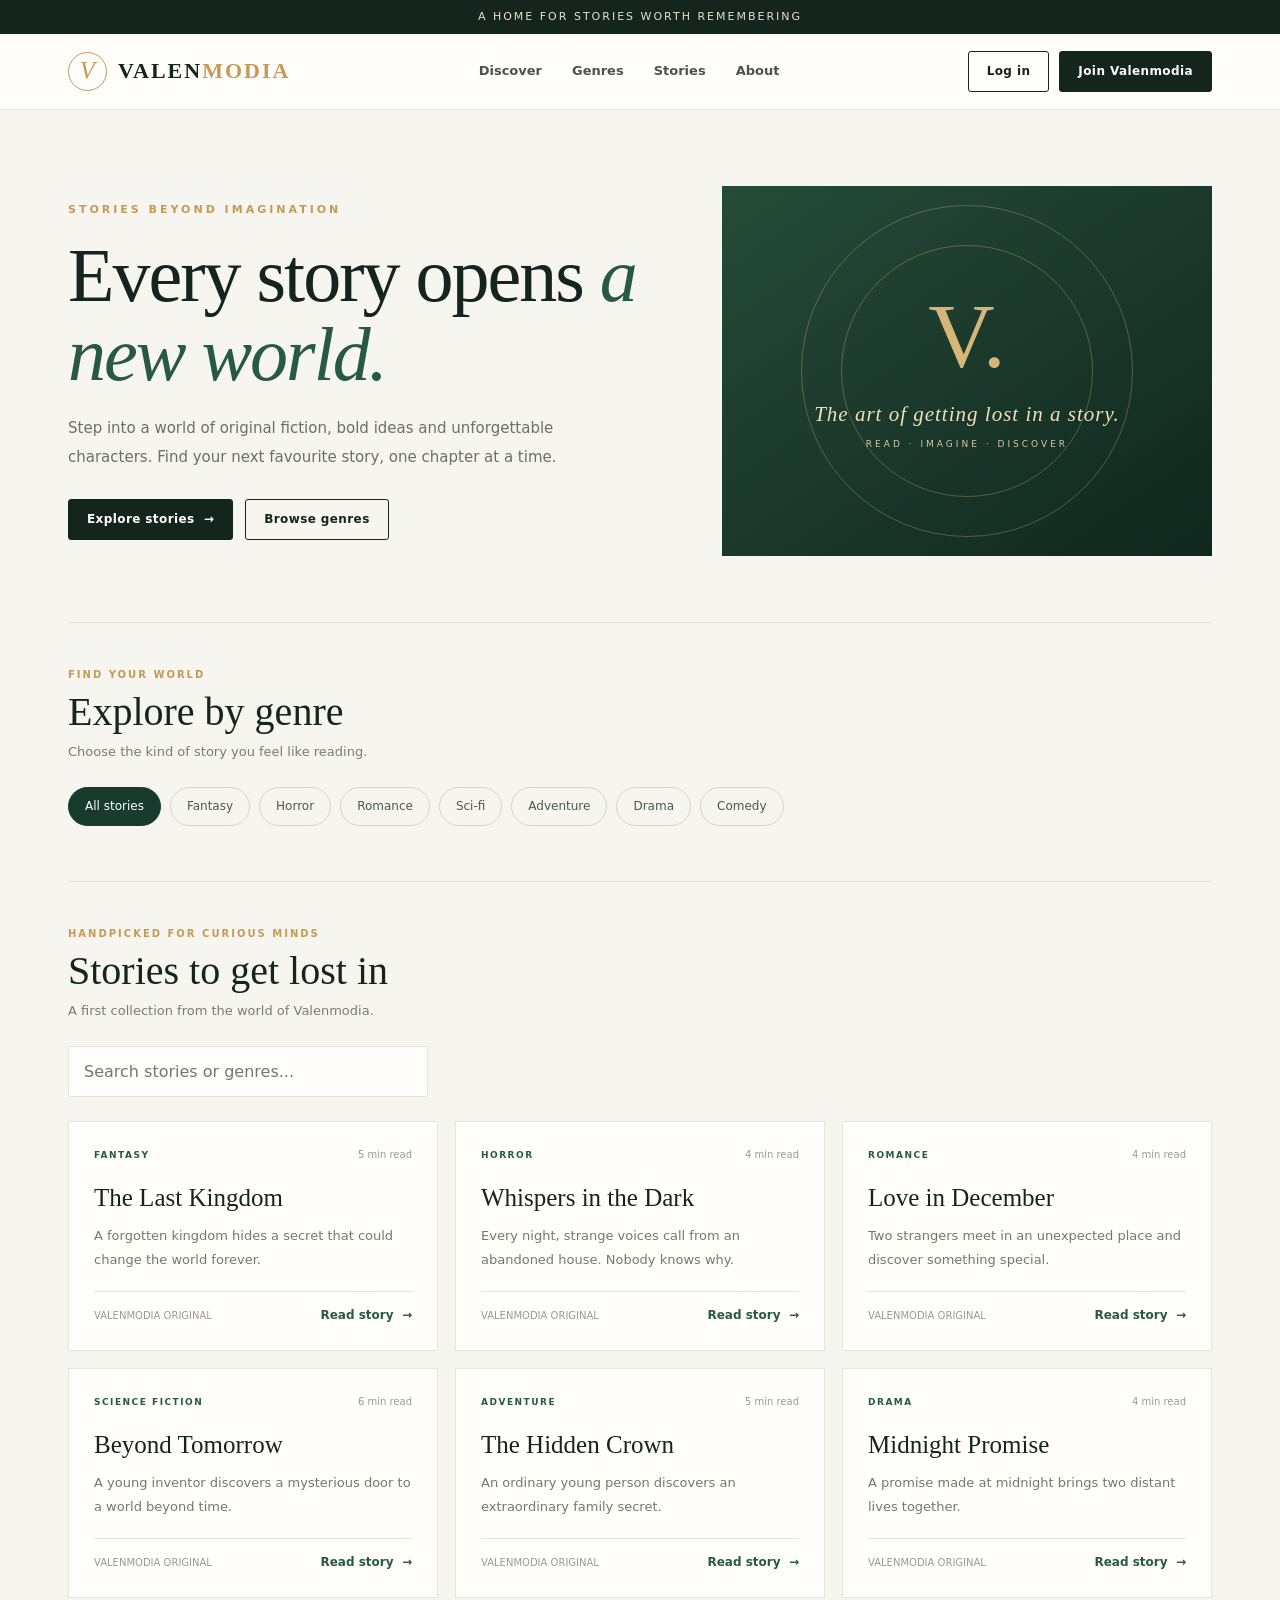
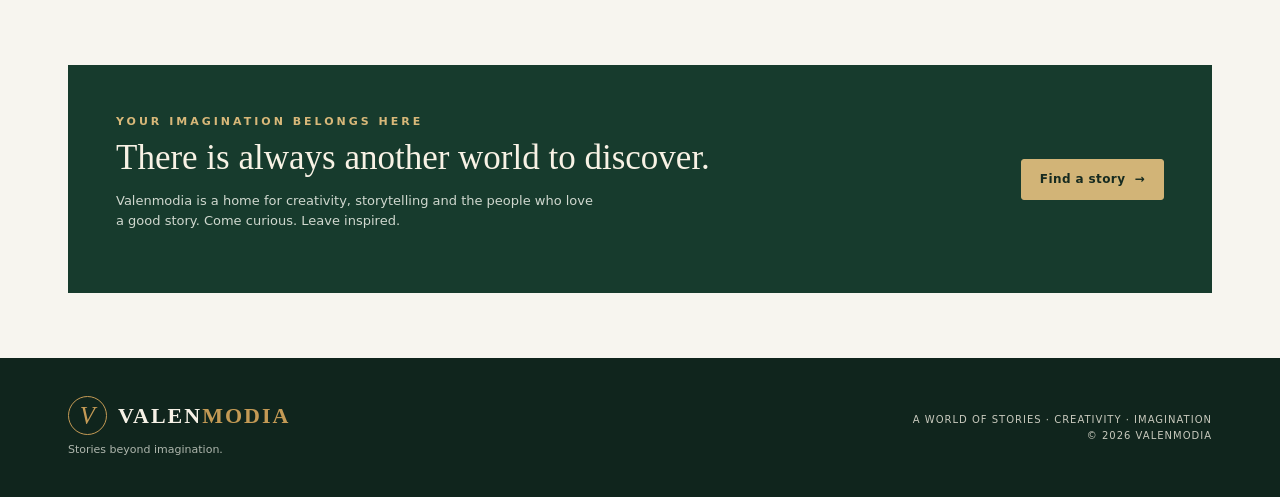
==== commit c549d2e9: "Upgrade Valenmodia website design and interactions" ====
--- a/index.html
+++ b/index.html
@@ -2,473 +2,57 @@
 <html lang="en">
 <head>
 <meta charset="UTF-8">
-<meta name="viewport" content="width=device-width, initial-scale=1.0">
-
-<title>VALENMODIA | Stories Beyond Imagination</title>
-
+<meta name="viewport" content="width=device-width, initial-scale=1">
+<meta name="theme-color" content="#10251d">
+<meta name="description" content="Valenmodia — discover original stories, unforgettable characters and extraordinary worlds.">
+<title>Valenmodia — Stories Beyond Imagination</title>
 <style>
-:root {
-    --green: #031b13;
-    --green-light: #0b3929;
-    --gold: #e8c778;
-    --gold-light: #fff0cc;
-    --cream: #f7e8c0;
-    --muted: #c5b99b;
-}
-
-* {
-    margin: 0;
-    padding: 0;
-    box-sizing: border-box;
-}
-
-body {
-    min-height: 100vh;
-    background:
-        radial-gradient(circle at top right, #12452f 0%, transparent 35%),
-        var(--green);
-    color: var(--cream);
-    font-family: Georgia, serif;
-}
-
-/* HEADER */
-
-header {
-    display: flex;
-    justify-content: space-between;
-    align-items: center;
-    flex-wrap: wrap;
-    gap: 20px;
-    padding: 25px 7%;
-    border-bottom: 1px solid rgba(232,199,120,.35);
-    background: rgba(3,27,19,.9);
-}
-
-/* LUXURY VALENMODIA LOGO */
-
-.logo {
-    display: flex;
-    align-items: baseline;
-    gap: 11px;
-    white-space: nowrap;
-    font-family: Georgia, serif;
-    letter-spacing: 1px;
-}
-
-.logo-group {
-    display: inline-flex;
-    align-items: baseline;
-    gap: 2px;
-}
-
-.logo .big {
-    font-size: 39px;
-    font-weight: bold;
-    color: var(--gold);
-    text-shadow: 0 0 15px rgba(232,199,120,.35);
-}
-
-.logo .small {
-    font-size: 23px;
-    font-style: italic;
-    color: var(--gold-light);
-}
-
-
-.account button {
-    padding: 11px 23px;
-    margin-left: 7px;
-    border: 1px solid var(--gold);
-    border-radius: 30px;
-    background: transparent;
-    color: var(--cream);
-    cursor: pointer;
-    transition: .3s;
-    font-family: inherit;
-}
-
-.account button:hover {
-    background: var(--gold);
-    color: var(--green);
-}
-
-/* MAIN */
-
-main {
-    max-width: 1150px;
-    margin: auto;
-    padding: 50px 22px;
-}
-
-h2 {
-    color: var(--gold);
-    font-size: 25px;
-    margin-bottom: 22px;
-}
-
-.section {
-    margin-bottom: 55px;
-}
-
-/* HERO */
-
-.hero {
-    text-align: center;
-    padding: 65px 25px;
-    margin-bottom: 55px;
-    border: 1px solid rgba(232,199,120,.55);
-    border-radius: 22px;
-    background: linear-gradient(135deg, #0b3929, #031b13);
-    box-shadow: 0 15px 45px rgba(0,0,0,.2);
-}
-
-.hero .crown {
-    font-size: 48px;
-    color: var(--gold);
-    margin-bottom: 18px;
-}
-
-.hero h1 {
-    font-size: clamp(30px, 5vw, 46px);
-    color: var(--gold-light);
-    margin-bottom: 15px;
-}
-
-.hero p {
-    color: var(--muted);
-    line-height: 1.8;
-    font-size: 16px;
-}
-
-.hero .tagline {
-    color: var(--gold);
-    letter-spacing: 3px;
-    font-size: 11px;
-    margin-bottom: 18px;
-}
-
-/* GENRES */
-
-.genres {
-    display: grid;
-    grid-template-columns: repeat(auto-fit, minmax(130px, 1fr));
-    gap: 15px;
-}
-
-.genre {
-    padding: 22px 12px;
-    border: 1px solid #a98b4b;
-    border-radius: 13px;
-    background: #09291e;
-    color: var(--gold-light);
-    font-family: inherit;
-    font-size: 16px;
-    cursor: pointer;
-    transition: .3s;
-}
-
-.genre:hover {
-    background: var(--gold);
-    color: var(--green);
-    transform: translateY(-5px);
-}
-
-/* STORIES */
-
-.story-grid {
-    display: grid;
-    grid-template-columns: repeat(auto-fit, minmax(230px, 1fr));
-    gap: 20px;
-}
-
-.story {
-    padding: 25px;
-    border: 1px solid rgba(232,199,120,.3);
-    border-radius: 15px;
-    background: linear-gradient(145deg, #0b3929, #062319);
-    transition: .3s;
-}
-
-.story:hover {
-    transform: translateY(-5px);
-    border-color: var(--gold);
-    box-shadow: 0 10px 25px rgba(0,0,0,.2);
-}
-
-.story .category {
-    color: var(--gold);
-    font-size: 11px;
-    letter-spacing: 2px;
-    text-transform: uppercase;
-    margin-bottom: 12px;
-}
-
-.story h3 {
-    color: var(--gold-light);
-    font-size: 21px;
-    margin-bottom: 13px;
-}
-
-.story p {
-    color: var(--muted);
-    font-size: 14px;
-    line-height: 1.8;
-}
-
-.story button {
-    margin-top: 20px;
-    padding: 10px 20px;
-    border: none;
-    border-radius: 25px;
-    background: var(--gold);
-    color: var(--green);
-    font-family: inherit;
-    cursor: pointer;
-    transition: .3s;
-}
-
-.story button:hover {
-    background: white;
-}
-
-/* CLICK ARCH */
-
-.click-section {
-    text-align: center;
-    margin: 75px 0;
-}
-
-.click-section p {
-    color: var(--muted);
-    margin-bottom: 30px;
-}
-
-.arch {
-    width: 220px;
-    height: 205px;
-    margin: auto;
-    display: flex;
-    align-items: center;
-    justify-content: center;
-    border: 3px solid var(--gold);
-    border-radius: 115px 115px 15px 15px;
-    background: linear-gradient(160deg, #174a34, #061e15);
-    cursor: pointer;
-    transition: .4s;
-    box-shadow: 0 0 25px rgba(232,199,120,.08);
-}
-
-.arch:hover {
-    transform: scale(1.06);
-    box-shadow: 0 0 35px rgba(232,199,120,.3);
-}
-
-.arch span {
-    color: var(--gold-light);
-    font-size: 31px;
-    font-weight: bold;
-    letter-spacing: 5px;
-}
-
-/* PROFILE */
-
-.me {
-    display: block;
-    margin: 35px auto;
-    padding: 15px 55px;
-    border: 1px solid var(--gold);
-    border-radius: 35px;
-    background: transparent;
-    color: var(--gold-light);
-    font-family: inherit;
-    font-size: 17px;
-    cursor: pointer;
-    transition: .3s;
-}
-
-.me:hover {
-    background: var(--gold);
-    color: var(--green);
-}
-
-/* FOOTER */
-
-footer {
-    padding: 35px 20px;
-    border-top: 1px solid rgba(232,199,120,.3);
-    text-align: center;
-    color: var(--muted);
-    font-size: 13px;
-    letter-spacing: 2px;
-}
-
-footer span {
-    display: block;
-    color: var(--gold);
-    margin-bottom: 10px;
-}
-
-/* MOBILE */
-
-@media(max-width: 650px) {
-    header {
-        justify-content: center;
-        text-align: center;
-    }
-
-    .logo {
-        gap: 7px;
-    }
-
-    .logo .big {
-        font-size: 30px;
-    }
-
-    .logo .small {
-        font-size: 18px;
-    }
-
-    .hero {
-        padding: 45px 18px;
-    }
-
-    .story-grid {
-        grid-template-columns: 1fr;
-    }
-}
+:root{--ink:#14251e;--forest:#173b2d;--green:#285a43;--gold:#c49a55;--paper:#f7f5ef;--white:#fffefa;--muted:#777d74;--line:#e7e3d9;--serif:Georgia,'Times New Roman',serif;--sans:Inter,ui-sans-serif,system-ui,-apple-system,BlinkMacSystemFont,"Segoe UI",sans-serif}
+*{box-sizing:border-box}html{scroll-behavior:smooth}body{margin:0;background:var(--paper);color:var(--ink);font-family:var(--sans);line-height:1.6}button,input{font:inherit}button{cursor:pointer}.topbar{background:var(--ink);color:#e8dfcc;text-align:center;padding:8px 16px;font-size:11px;letter-spacing:2px;text-transform:uppercase}.site-header{background:rgba(255,254,250,.96);border-bottom:1px solid var(--line);position:sticky;top:0;z-index:10;backdrop-filter:blur(14px)}.nav{max-width:1200px;margin:auto;padding:17px 28px;display:flex;align-items:center;justify-content:space-between;gap:24px}.brand{display:flex;align-items:center;gap:11px;text-decoration:none;color:var(--ink)}.brand-mark{width:39px;height:39px;border:1px solid var(--gold);color:var(--gold);display:grid;place-items:center;font:italic 25px var(--serif);border-radius:50%}.brand-name{font: bold 22px var(--serif);letter-spacing:2px}.brand-name span{color:var(--gold)}.nav-links{display:flex;gap:30px;align-items:center}.nav-links a{color:#48554d;text-decoration:none;font-size:13px;font-weight:600}.nav-links a:hover{color:var(--gold)}.nav-actions{display:flex;gap:10px}.btn{border:1px solid var(--ink);background:var(--ink);color:white;padding:10px 18px;border-radius:3px;font-size:12px;font-weight:700;letter-spacing:.4px;transition:.2s}.btn:hover{background:var(--green);transform:translateY(-1px)}.btn-outline{background:transparent;color:var(--ink)}.btn-outline:hover{color:white}.menu-toggle{display:none;background:none;border:0;font-size:23px;color:var(--ink)}main{max-width:1200px;margin:auto;padding:0 28px}.hero{padding:76px 0 66px;display:grid;grid-template-columns:1.1fr .9fr;gap:55px;align-items:center}.eyebrow{color:var(--gold);font-size:11px;letter-spacing:3px;font-weight:800;text-transform:uppercase}.hero h1{font:normal clamp(43px,6vw,76px)/1.04 var(--serif);letter-spacing:-2px;margin:17px 0 20px;max-width:650px}.hero h1 em{color:var(--green);font-weight:normal}.hero-copy{max-width:510px;color:#687168;font-size:15px;line-height:1.9}.hero-actions{display:flex;gap:12px;margin-top:28px;flex-wrap:wrap}.hero-art{min-height:370px;background:linear-gradient(145deg,#254b39,#10271e);position:relative;overflow:hidden;display:flex;align-items:center;justify-content:center;color:#f2dfb7}.hero-art:before,.hero-art:after{content:"";position:absolute;border:1px solid rgba(226,194,133,.3);border-radius:50%;width:330px;height:330px}.hero-art:after{width:250px;height:250px}.art-inner{position:relative;z-index:1;text-align:center;padding:30px}.art-symbol{font:normal 92px/1 var(--serif);color:#d5b578}.art-caption{margin-top:20px;font:italic 21px var(--serif);letter-spacing:1px}.art-small{font-size:9px;letter-spacing:3px;margin-top:10px;color:#d8c9a8}.section{padding:44px 0 55px;border-top:1px solid var(--line)}.section-head{display:flex;justify-content:space-between;align-items:end;gap:20px;margin-bottom:24px}.section-kicker{color:var(--gold);font-size:10px;letter-spacing:2px;font-weight:800;text-transform:uppercase}.section h2{font:normal clamp(29px,4vw,40px) var(--serif);margin:5px 0 0}.section-sub{color:var(--muted);font-size:13px;margin:7px 0 0}.genre-list{display:flex;flex-wrap:wrap;gap:9px}.genre{background:transparent;border:1px solid #d8d4c9;padding:9px 16px;border-radius:30px;color:#4d584f;font-size:12px;transition:.2s}.genre:hover,.genre.active{background:var(--forest);border-color:var(--forest);color:white}.toolbar{display:flex;gap:12px;align-items:center;margin:24px 0}.search{flex:1;max-width:360px;border:1px solid var(--line);background:var(--white);padding:12px 15px;border-radius:3px;outline:none;color:var(--ink)}.search:focus{border-color:var(--gold)}.story-grid{display:grid;grid-template-columns:repeat(3,1fr);gap:17px}.story{background:var(--white);border:1px solid var(--line);padding:25px;min-height:225px;display:flex;flex-direction:column;transition:.25s}.story:hover{transform:translateY(-4px);border-color:#c9b486;box-shadow:0 12px 30px #1c30200d}.story-top{display:flex;justify-content:space-between;align-items:center;margin-bottom:20px}.pill{font-size:9px;letter-spacing:1.5px;text-transform:uppercase;color:var(--green);font-weight:800}.read-time{font-size:10px;color:#999}.story h3{font:normal 25px/1.2 var(--serif);margin:0 0 11px}.story p{font-size:13px;color:#727970;line-height:1.8;margin:0 0 20px}.story-bottom{margin-top:auto;display:flex;justify-content:space-between;align-items:center;border-top:1px solid var(--line);padding-top:14px}.read-link{border:0;background:none;padding:0;color:var(--green);font-size:12px;font-weight:800}.read-link:hover{color:var(--gold)}.empty{padding:35px;text-align:center;color:var(--muted);grid-column:1/-1}.feature{background:var(--forest);color:#f8f2e5;padding:48px;display:flex;align-items:center;justify-content:space-between;gap:30px;margin:12px 0 65px}.feature h2{font:normal 35px var(--serif);margin:7px 0}.feature p{color:#d0d8cf;font-size:13px;max-width:480px}.feature .btn{background:#d2b477;border-color:#d2b477;color:#172b20}.footer{background:#10251d;color:#c8c9bd;padding:38px 28px}.footer-inner{max-width:1144px;margin:auto;display:flex;justify-content:space-between;gap:25px;align-items:center}.footer .brand{color:#f7f2e7}.footer p{font-size:11px;color:#aeb6ad;margin:6px 0 0}.footer-note{font-size:10px;letter-spacing:1px;text-align:right}.modal-backdrop{position:fixed;inset:0;background:#07130fc9;z-index:30;display:none;align-items:center;justify-content:center;padding:18px}.modal-backdrop.open{display:flex}.modal{background:var(--paper);width:min(620px,100%);max-height:85vh;overflow:auto;padding:34px;position:relative}.modal-close{position:absolute;right:17px;top:12px;border:0;background:none;font-size:25px;color:var(--ink)}.modal h2{font:normal 34px var(--serif);margin:8px 30px 12px 0}.modal p{color:#626d64;line-height:1.9;font-size:14px;white-space:pre-line}.modal-tag{color:var(--gold);font-size:10px;letter-spacing:2px;text-transform:uppercase;font-weight:800}.toast{position:fixed;bottom:22px;left:50%;transform:translateX(-50%);background:var(--ink);color:white;padding:11px 18px;font-size:12px;z-index:40;display:none}.toast.show{display:block}
+@media(max-width:800px){.nav{padding:14px 18px}.nav-links{display:none;position:absolute;top:68px;left:0;right:0;background:var(--white);padding:20px;flex-direction:column;gap:18px;border-bottom:1px solid var(--line)}.nav-links.open{display:flex}.menu-toggle{display:block}.nav-actions .btn-outline{display:none}.hero{grid-template-columns:1fr;gap:30px;padding:55px 0}.hero-art{min-height:260px}.story-grid{grid-template-columns:repeat(2,1fr)}main{padding:0 18px}.feature{padding:30px;flex-direction:column;align-items:flex-start}.footer-inner{align-items:flex-start;flex-direction:column}.footer-note{text-align:left}}
+@media(max-width:520px){.brand-name{font-size:18px}.nav-actions .btn{padding:9px 12px}.hero h1{font-size:48px}.story-grid{grid-template-columns:1fr}.section{padding:35px 0}.section-head{align-items:flex-start;flex-direction:column}.toolbar{flex-direction:column;align-items:stretch}.search{max-width:none}.story{min-height:190px}.modal{padding:27px 22px}}
 </style>
 </head>
-
 <body>
-
-<header>
-
-    <div class="logo" aria-label="VaL eNm OD iA">
-    <span class="logo-group">
-        <span class="big">V</span><span class="small">a</span><span class="big">L</span>
-    </span>
-    <span class="logo-group">
-        <span class="small">e</span><span class="big">N</span><span class="small">m</span>
-    </span>
-    <span class="logo-group">
-        <span class="big">O</span><span class="small">D</span>
-    </span>
-    <span class="logo-group">
-        <span class="big">i</span><span class="small">A</span>
-    </span>
-</div>
-
-    <div class="account">
-        <button onclick="notify('Login')">Login</button>
-        <button onclick="notify('Sign Up')">Sign Up</button>
-    </div>
-
+<div class="topbar">A home for stories worth remembering</div>
+<header class="site-header">
+<nav class="nav" aria-label="Main navigation">
+<a class="brand" href="#" aria-label="Valenmodia home"><span class="brand-mark">V</span><span class="brand-name">VALEN<span>MODIA</span></span></a>
+<div class="nav-links" id="navLinks"><a href="#discover">Discover</a><a href="#genres">Genres</a><a href="#stories">Stories</a><a href="#about">About</a></div>
+<div class="nav-actions"><button class="btn btn-outline" onclick="showToast('Reader accounts are coming soon.')">Log in</button><button class="btn" onclick="showToast('Reader registration is coming soon.')">Join Valenmodia</button></div>
+<button class="menu-toggle" aria-label="Toggle navigation" onclick="document.getElementById('navLinks').classList.toggle('open')">☰</button>
+</nav>
 </header>
-
 <main>
-
-    <section class="hero">
-        <div class="crown">♛</div>
-        <div class="tagline">WELCOME TO VALENMODIA</div>
-        <h1>Stories Beyond Imagination</h1>
-        <p>
-            Discover extraordinary worlds, unforgettable characters
-            and stories created to inspire your imagination.
-        </p>
-    </section>
-
-    <section class="section">
-
-        <h2>Trending Genres</h2>
-
-        <div class="genres">
-            <button class="genre" onclick="notify('Horror')">Horror</button>
-            <button class="genre" onclick="notify('Comedy')">Comedy</button>
-            <button class="genre" onclick="notify('Romance')">Romance</button>
-            <button class="genre" onclick="notify('Sci-Fi')">Sci-Fi</button>
-            <button class="genre" onclick="notify('Rom-Com')">Rom-Com</button>
-            <button class="genre" onclick="notify('Animation')">Animation</button>
-        </div>
-
-    </section>
-
-    <section class="section">
-
-        <h2>Trending Stories</h2>
-
-        <div class="story-grid">
-
-            <article class="story">
-                <div class="category">Fantasy</div>
-                <h3>The Last Kingdom</h3>
-                <p>A forgotten kingdom hides a secret that could change the world forever.</p>
-                <button onclick="notify('The Last Kingdom')">Read Story</button>
-            </article>
-
-            <article class="story">
-                <div class="category">Horror</div>
-                <h3>Whispers in the Dark</h3>
-                <p>Every night, strange voices call from an abandoned house. Nobody knows why.</p>
-                <button onclick="notify('Whispers in the Dark')">Read Story</button>
-            </article>
-
-            <article class="story">
-                <div class="category">Romance</div>
-                <h3>Love in December</h3>
-                <p>Two strangers meet in an unexpected place and discover something special.</p>
-                <button onclick="notify('Love in December')">Read Story</button>
-            </article>
-
-            <article class="story">
-                <div class="category">Science Fiction</div>
-                <h3>Beyond Tomorrow</h3>
-                <p>A young inventor discovers a mysterious door to a world beyond time.</p>
-                <button onclick="notify('Beyond Tomorrow')">Read Story</button>
-            </article>
-
-            <article class="story">
-                <div class="category">Adventure</div>
-                <h3>The Hidden Crown</h3>
-                <p>An ordinary young person discovers an extraordinary family secret.</p>
-                <button onclick="notify('The Hidden Crown')">Read Story</button>
-            </article>
-
-            <article class="story">
-                <div class="category">Drama</div>
-                <h3>Midnight Promise</h3>
-                <p>A promise made at midnight brings two distant lives together.</p>
-                <button onclick="notify('Midnight Promise')">Read Story</button>
-            </article>
-
-        </div>
-
-    </section>
-
-    <section class="click-section">
-
-        <h2>Discover Your Next Story</h2>
-        <p>Your next adventure is one click away.</p>
-
-        <div class="arch" onclick="notify('CLICK')">
-            <span>CLICK</span>
-        </div>
-
-    </section>
-
-    <button class="me" onclick="notify('ME Profile')">ME</button>
-
+<section class="hero" id="discover">
+<div><div class="eyebrow">Stories beyond imagination</div><h1>Every story opens <em>a new world.</em></h1><p class="hero-copy">Step into a world of original fiction, bold ideas and unforgettable characters. Find your next favourite story, one chapter at a time.</p><div class="hero-actions"><a class="btn" href="#stories" style="text-decoration:none">Explore stories&nbsp; →</a><a class="btn btn-outline" href="#genres" style="text-decoration:none">Browse genres</a></div></div>
+<div class="hero-art" aria-label="Valenmodia literary artwork"><div class="art-inner"><div class="art-symbol">V.</div><div class="art-caption">The art of getting lost in a story.</div><div class="art-small">READ · IMAGINE · DISCOVER</div></div></div>
+</section>
+<section class="section" id="genres"><div class="section-head"><div><div class="section-kicker">Find your world</div><h2>Explore by genre</h2><p class="section-sub">Choose the kind of story you feel like reading.</p></div></div><div class="genre-list" id="genreList"><button class="genre active" data-genre="All">All stories</button><button class="genre" data-genre="Fantasy">Fantasy</button><button class="genre" data-genre="Horror">Horror</button><button class="genre" data-genre="Romance">Romance</button><button class="genre" data-genre="Science Fiction">Sci-fi</button><button class="genre" data-genre="Adventure">Adventure</button><button class="genre" data-genre="Drama">Drama</button><button class="genre" data-genre="Comedy">Comedy</button></div></section>
+<section class="section" id="stories"><div class="section-head"><div><div class="section-kicker">Handpicked for curious minds</div><h2>Stories to get lost in</h2><p class="section-sub">A first collection from the world of Valenmodia.</p></div></div><div class="toolbar"><input class="search" id="searchInput" type="search" placeholder="Search stories or genres..." aria-label="Search stories"></div><div class="story-grid" id="storyGrid"></div></section>
+<section class="feature" id="about"><div><div class="eyebrow" style="color:#d8b879">Your imagination belongs here</div><h2>There is always another world to discover.</h2><p>Valenmodia is a home for creativity, storytelling and the people who love a good story. Come curious. Leave inspired.</p></div><a class="btn" href="#stories" style="text-decoration:none;white-space:nowrap">Find a story&nbsp; →</a></section>
 </main>
-
-<footer>
-    <span>VaL eNm OD iA</span>
-    A WORLD OF STORIES · CREATIVITY · IMAGINATION
-</footer>
-
+<footer class="footer"><div class="footer-inner"><div><a class="brand" href="#"><span class="brand-mark">V</span><span class="brand-name">VALEN<span>MODIA</span></span></a><p>Stories beyond imagination.</p></div><div class="footer-note">A WORLD OF STORIES · CREATIVITY · IMAGINATION<br>© <span id="year"></span> VALENMODIA</div></div></footer>
+<div class="modal-backdrop" id="storyModal" role="dialog" aria-modal="true" aria-labelledby="modalTitle" onclick="if(event.target===this)closeStory()"><div class="modal"><button class="modal-close" aria-label="Close" onclick="closeStory()">×</button><div class="modal-tag" id="modalCategory"></div><h2 id="modalTitle"></h2><p id="modalBody"></p></div></div><div class="toast" id="toast" role="status"></div>
 <script>
-function notify(feature) {
-    alert(feature + " is a prototype feature. Coming soon!");
-}
+const stories=[
+{title:"The Last Kingdom",category:"Fantasy",time:"5 min read",description:"A forgotten kingdom hides a secret that could change the world forever.",body:"Beyond the mist-covered mountains stood a kingdom erased from every map. Its towers had watched over the valley for a thousand years, keeping a secret no living soul was meant to uncover.\n\nWhen a young traveller finds an old royal seal buried beneath the roots of a fallen tree, the silence of the kingdom begins to break. Somewhere beyond the mountains, a forgotten crown is waiting."},
+{title:"Whispers in the Dark",category:"Horror",time:"4 min read",description:"Every night, strange voices call from an abandoned house. Nobody knows why.",body:"At the end of Briar Lane stood a house with no lights and no visitors. The neighbours said it had been empty for decades. Yet every night at exactly 2:13, someone whispered a name from behind its locked front door.\n\nOn the night Mara answered, the whisper stopped. Then came three slow knocks—from inside her own bedroom."},
+{title:"Love in December",category:"Romance",time:"4 min read",description:"Two strangers meet in an unexpected place and discover something special.",body:"The city was dressed in December lights when their paths crossed at a little bookshop. He was looking for a gift; she was hiding from the rain. A conversation about a forgotten novel became coffee, then laughter, then a reason to look forward to the coldest days of the year."},
+{title:"Beyond Tomorrow",category:"Science Fiction",time:"6 min read",description:"A young inventor discovers a mysterious door to a world beyond time.",body:"The machine was never supposed to work. For three years, Tobi had built it from discarded clocks, broken circuits and ideas nobody believed in. Then, at midnight, the hands began to turn backwards.\n\nA door of blue light opened in the laboratory wall. On the other side, the stars were unfamiliar—and someone was waiting for him."},
+{title:"The Hidden Crown",category:"Adventure",time:"5 min read",description:"An ordinary young person discovers an extraordinary family secret.",body:"The letter arrived on an ordinary Tuesday, addressed in handwriting Nia recognised from the old photographs. Inside was a map, a brass key and one sentence: The story of our family begins where the river disappears.\n\nBy sunrise, Nia had packed a bag and set out to find the truth."},
+{title:"Midnight Promise",category:"Drama",time:"4 min read",description:"A promise made at midnight brings two distant lives together.",body:"They made the promise on a rooftop beneath a sky full of rain: no matter how far life carried them, they would meet again in ten years. Then the years passed, the city changed, and the world became busy.\n\nOn the tenth anniversary, one of them returned to the rooftop. The other had never forgotten."}
+];
+let activeGenre="All";
+const grid=document.getElementById("storyGrid");
+function renderStories(){const q=document.getElementById("searchInput").value.trim().toLowerCase();const filtered=stories.filter(s=>(activeGenre==="All"||s.category===activeGenre)&&[s.title,s.category,s.description].join(" ").toLowerCase().includes(q));grid.innerHTML=filtered.length?filtered.map((s)=>'<article class="story"><div class="story-top"><span class="pill">'+s.category+'</span><span class="read-time">'+s.time+'</span></div><h3>'+s.title+'</h3><p>'+s.description+'</p><div class="story-bottom"><span class="read-time">VALENMODIA ORIGINAL</span><button class="read-link" data-story="'+stories.indexOf(s)+'">Read story&nbsp; →</button></div></article>').join(""):'<div class="empty">No stories found. Try another title or genre.</div>'}
+document.getElementById("genreList").addEventListener("click",e=>{const b=e.target.closest("button[data-genre]");if(!b)return;activeGenre=b.dataset.genre;document.querySelectorAll(".genre").forEach(x=>x.classList.toggle("active",x===b));renderStories()});
+document.getElementById("searchInput").addEventListener("input",renderStories);
+grid.addEventListener("click",e=>{const b=e.target.closest("button[data-story]");if(!b)return;const s=stories[Number(b.dataset.story)];document.getElementById("modalCategory").textContent=s.category+" · "+s.time;document.getElementById("modalTitle").textContent=s.title;document.getElementById("modalBody").textContent=s.body;document.getElementById("storyModal").classList.add("open");document.body.style.overflow="hidden"});
+function closeStory(){document.getElementById("storyModal").classList.remove("open");document.body.style.overflow=""}
+function showToast(message){const t=document.getElementById("toast");t.textContent=message;t.classList.add("show");clearTimeout(window.toastTimer);window.toastTimer=setTimeout(()=>t.classList.remove("show"),2600)}
+document.addEventListener("keydown",e=>{if(e.key==="Escape")closeStory()});
+document.getElementById("year").textContent=new Date().getFullYear();renderStories();
 </script>
-
 </body>
-</html>
+</html>
